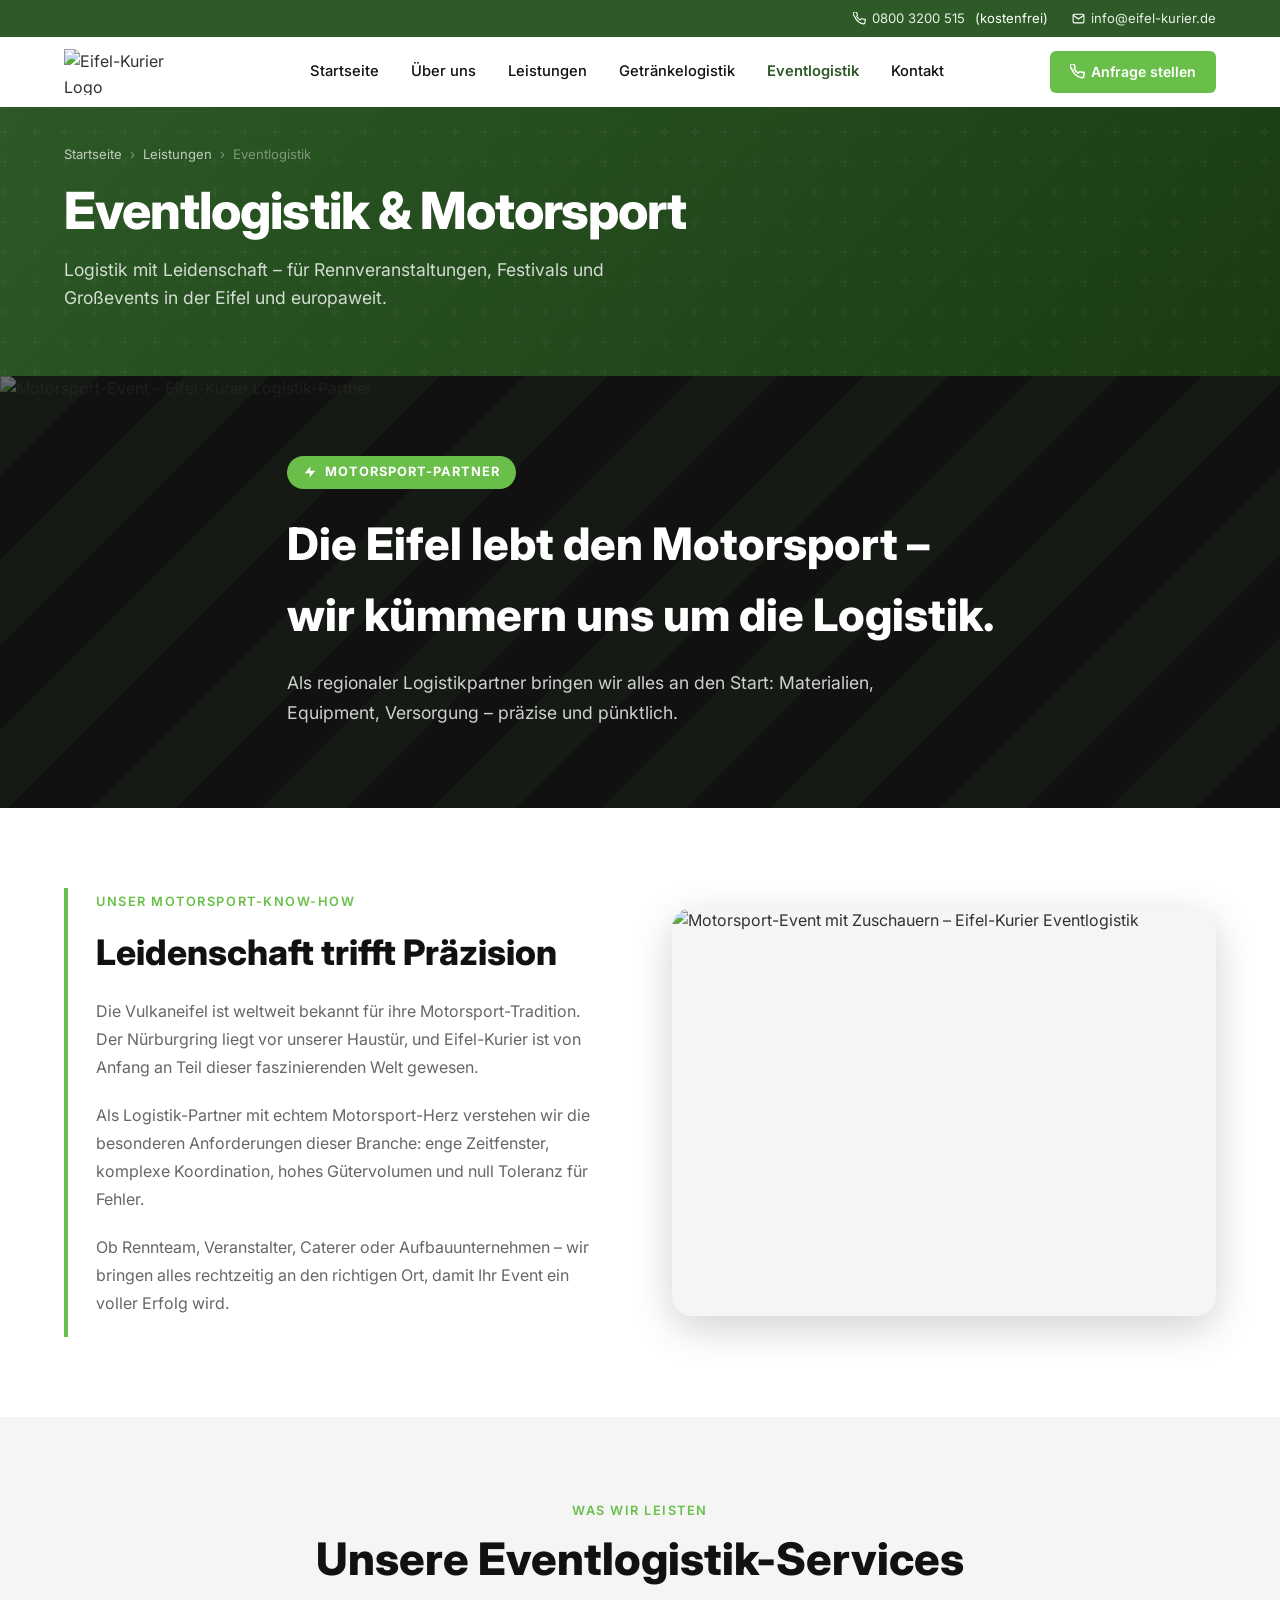
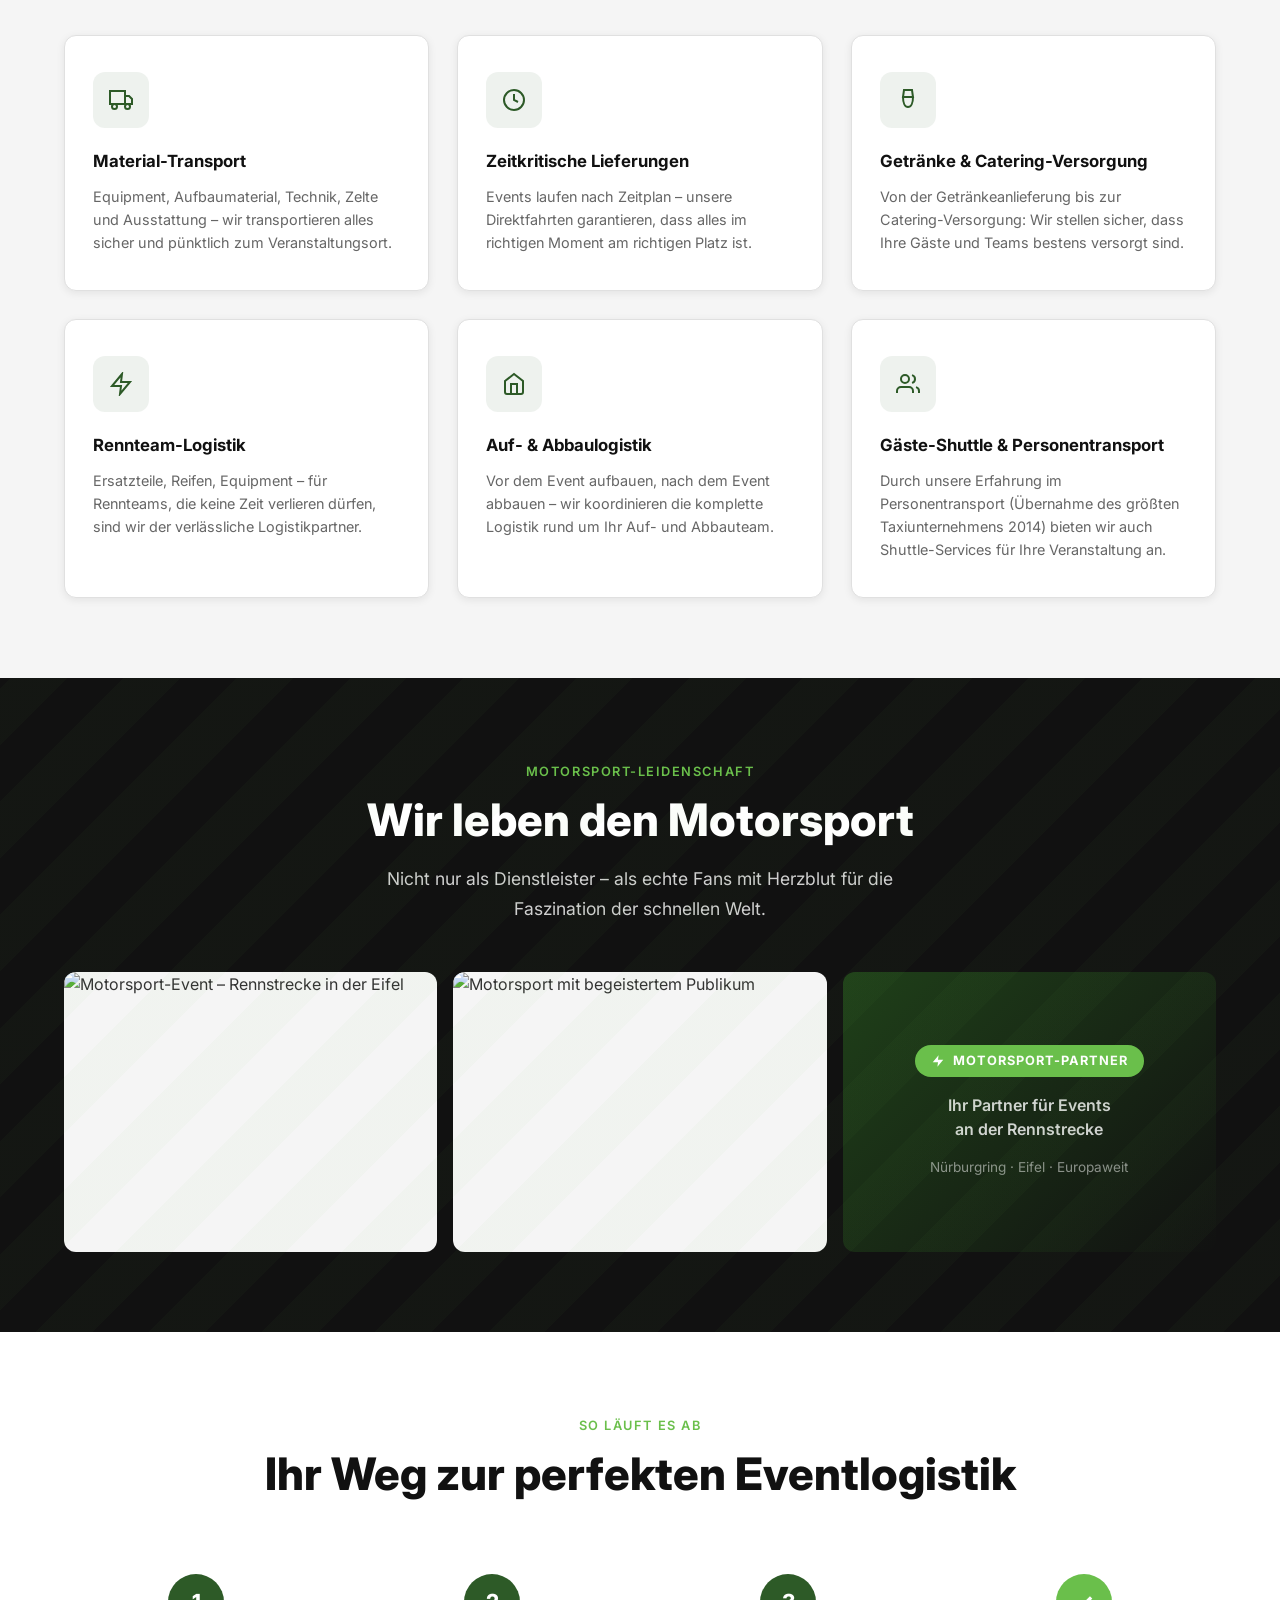
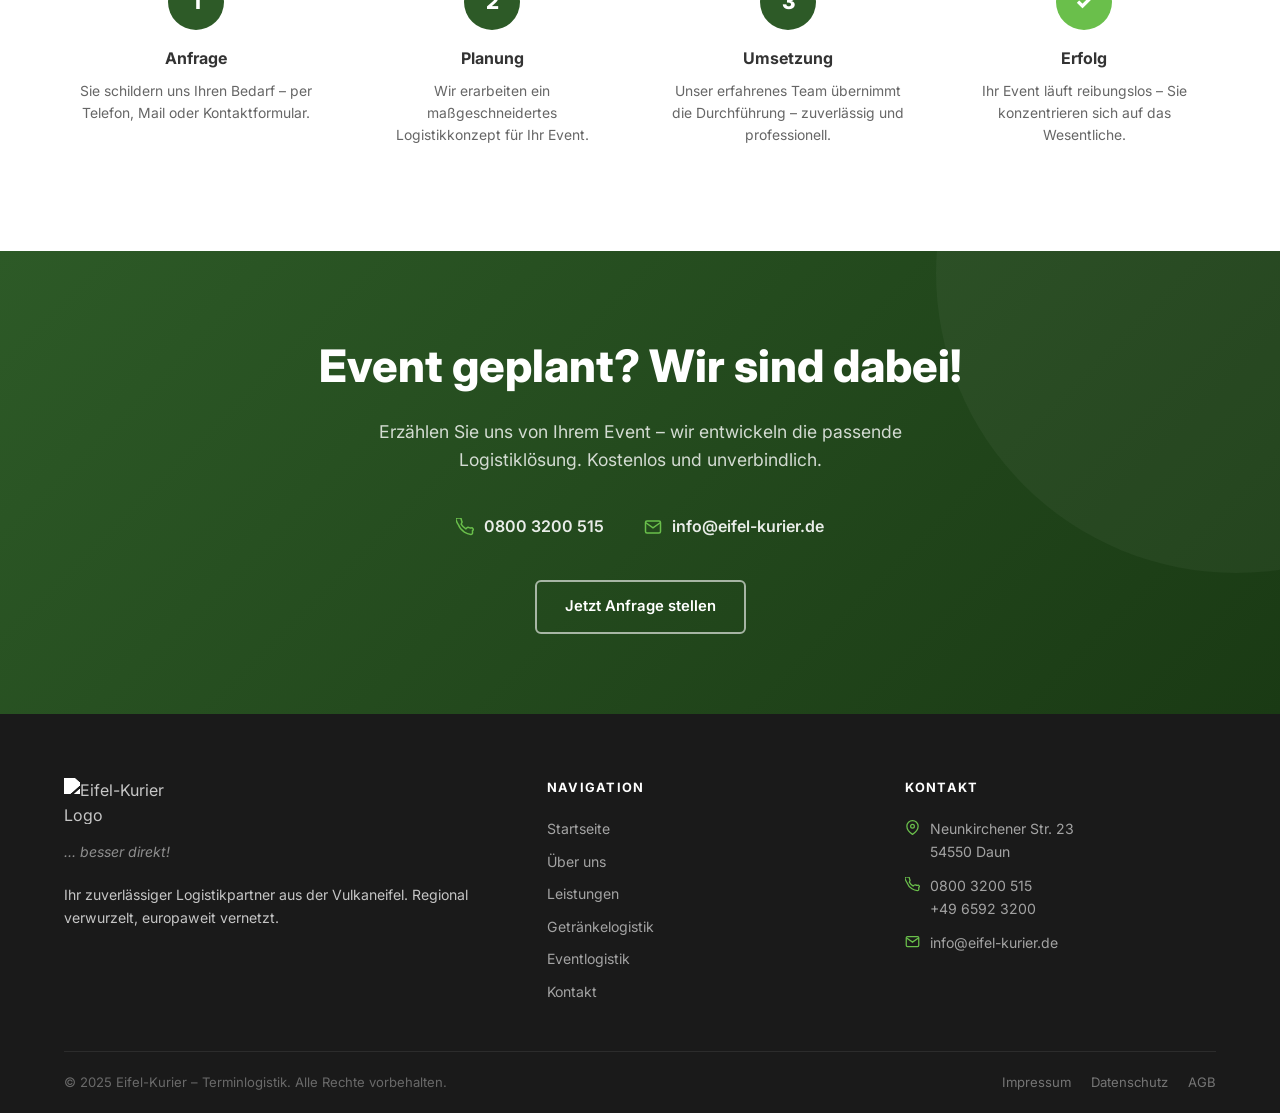
==== Website/pages/eventlogistik.html @ 707933cf "Add files via upload" ====
<!DOCTYPE html>
<html lang="de">
<head>
  <meta charset="UTF-8">
  <meta name="viewport" content="width=device-width, initial-scale=1.0">
  <title>Eventlogistik &amp; Motorsport – Eifel-Kurier</title>
  <meta name="description" content="Eifel-Kurier Eventlogistik: Professionelle Logistik für Motorsport-Events, Großveranstaltungen und Festivals in der Vulkaneifel und europaweit.">
  <link rel="preconnect" href="https://fonts.googleapis.com">
  <link rel="preconnect" href="https://fonts.gstatic.com" crossorigin>
  <link href="https://fonts.googleapis.com/css2?family=Inter:wght@400;500;600;700;800&display=swap" rel="stylesheet">
  <link rel="stylesheet" href="../css/main.css">
  <link rel="stylesheet" href="../css/nav.css">
  <link rel="stylesheet" href="../css/hero.css">
  <link rel="stylesheet" href="../css/components.css">
  <link rel="stylesheet" href="../css/animations.css">
  <link rel="stylesheet" href="../css/pages.css">
</head>
<body>

<!-- Top-Bar -->
<div class="topbar">
  <div class="container">
    <div class="topbar-item">
      <svg width="13" height="13" viewBox="0 0 24 24" fill="none" stroke="currentColor" stroke-width="2"><path d="M22 16.92v3a2 2 0 01-2.18 2 19.79 19.79 0 01-8.63-3.07A19.5 19.5 0 013.07 8.81 19.79 19.79 0 01.06 2.18 2 2 0 012.04 0h3a2 2 0 012 1.72c.12 1.01.42 2 .88 2.92a2 2 0 01-.45 2.11L6.91 8.25a16 16 0 006.29 6.29l1.5-1.5a2 2 0 012.11-.45c.92.46 1.91.76 2.92.88A2 2 0 0122 16.92z"/></svg>
      <a href="tel:08003200515">0800 3200 515</a>&nbsp;(kostenfrei)
    </div>
    <div class="topbar-item">
      <svg width="13" height="13" viewBox="0 0 24 24" fill="none" stroke="currentColor" stroke-width="2"><path d="M4 4h16c1.1 0 2 .9 2 2v12c0 1.1-.9 2-2 2H4c-1.1 0-2-.9-2-2V6c0-1.1.9-2 2-2z"/><polyline points="22,6 12,13 2,6"/></svg>
      <a href="mailto:info@eifel-kurier.de">info@eifel-kurier.de</a>
    </div>
  </div>
</div>

<!-- Header -->
<header class="site-header" style="top:37px">
  <div class="container header-inner">
    <a href="../index.html" class="nav-logo">
      <img src="../../Bilder/Logo.png" alt="Eifel-Kurier Logo" width="140" height="46">
    </a>
    <nav class="nav-menu">
      <a href="../index.html">Startseite</a>
      <a href="ueber-uns.html">Über uns</a>
      <a href="leistungen.html">Leistungen</a>
      <a href="getraenkelogistik.html">Getränkelogistik</a>
      <a href="eventlogistik.html" class="active">Eventlogistik</a>
      <a href="kontakt.html">Kontakt</a>
    </nav>
    <a href="kontakt.html" class="nav-cta">
      <svg width="15" height="15" viewBox="0 0 24 24" fill="none" stroke="currentColor" stroke-width="2.5"><path d="M22 16.92v3a2 2 0 01-2.18 2 19.79 19.79 0 01-8.63-3.07A19.5 19.5 0 013.07 8.81 19.79 19.79 0 01.06 2.18 2 2 0 012.04 0h3a2 2 0 012 1.72c.12 1.01.42 2 .88 2.92a2 2 0 01-.45 2.11L6.91 8.25a16 16 0 006.29 6.29l1.5-1.5a2 2 0 012.11-.45c.92.46 1.91.76 2.92.88A2 2 0 0122 16.92z"/></svg>
      Anfrage stellen
    </a>
    <button class="hamburger" id="hamburger" aria-label="Menü öffnen" aria-expanded="false">
      <span></span><span></span><span></span>
    </button>
  </div>
</header>

<div class="mobile-overlay" id="mobileOverlay"></div>
<nav class="mobile-menu" id="mobileMenu">
  <button class="mobile-menu-close" aria-label="Menü schließen">
    <svg width="20" height="20" viewBox="0 0 24 24" fill="none" stroke="currentColor" stroke-width="2.5"><line x1="18" y1="6" x2="6" y2="18"/><line x1="6" y1="6" x2="18" y2="18"/></svg>
  </button>
  <a href="../index.html">Startseite</a>
  <a href="ueber-uns.html">Über uns</a>
  <a href="leistungen.html">Leistungen</a>
  <a href="getraenkelogistik.html">Getränkelogistik</a>
  <a href="eventlogistik.html" class="active">Eventlogistik</a>
  <a href="kontakt.html">Kontakt</a>
  <a href="kontakt.html" class="nav-cta">Anfrage stellen</a>
</nav>

<!-- Page Header -->
<div class="page-header" style="padding-top:107px">
  <div class="container">
    <div class="page-header-breadcrumb">
      <a href="../index.html">Startseite</a>
      <span>›</span>
      <a href="leistungen.html">Leistungen</a>
      <span>›</span>
      <span>Eventlogistik</span>
    </div>
    <h1>Eventlogistik &amp; Motorsport</h1>
    <p>Logistik mit Leidenschaft – für Rennveranstaltungen, Festivals und Großevents in der Eifel und europaweit.</p>
  </div>
</div>

<!-- ═══════════════════════════════════════════════════════════
     MOTORSPORT-HERO-BANNER
     ═══════════════════════════════════════════════════════════ -->
<div class="event-hero-banner">
  <img src="../../Bilder/Bild%20Motorsport.jpg"
       alt="Motorsport-Event – Eifel-Kurier Logistik-Partner"
       width="1400" height="600"
       loading="eager">
  <div class="container">
    <div class="event-hero-content">
      <div class="motorsport-badge" style="margin-bottom:20px">
        <svg width="14" height="14" viewBox="0 0 24 24" fill="currentColor"><path d="M13 2L3 14h9l-1 8 10-12h-9l1-8z"/></svg>
        Motorsport-Partner
      </div>
      <h2>Die Eifel lebt den Motorsport –<br>wir kümmern uns um die Logistik.</h2>
      <p>Als regionaler Logistikpartner bringen wir alles an den Start: Materialien, Equipment, Versorgung – präzise und pünktlich.</p>
    </div>
  </div>
</div>

<!-- ═══════════════════════════════════════════════════════════
     EINLEITUNG & LEISTUNGEN
     ═══════════════════════════════════════════════════════════ -->
<section class="section">
  <div class="container">
    <div class="about-teaser">
      <div class="about-teaser-text reveal-left">
        <span class="section-label">Unser Motorsport-Know-how</span>
        <h2>Leidenschaft trifft Präzision</h2>
        <p>
          Die Vulkaneifel ist weltweit bekannt für ihre Motorsport-Tradition. Der
          Nürburgring liegt vor unserer Haustür, und Eifel-Kurier ist von Anfang an
          Teil dieser faszinierenden Welt gewesen.
        </p>
        <p>
          Als Logistik-Partner mit echtem Motorsport-Herz verstehen wir die besonderen
          Anforderungen dieser Branche: enge Zeitfenster, komplexe Koordination,
          hohes Gütervolumen und null Toleranz für Fehler.
        </p>
        <p>
          Ob Rennteam, Veranstalter, Caterer oder Aufbauunternehmen – wir bringen
          alles rechtzeitig an den richtigen Ort, damit Ihr Event ein voller Erfolg wird.
        </p>
      </div>
      <div class="about-teaser-image reveal-right">
        <img src="../../Bilder/Bild%202%20Motorsport%20mit%20Publikum.jpg"
             alt="Motorsport-Event mit Zuschauern – Eifel-Kurier Eventlogistik"
             width="600" height="450"
             loading="lazy">
      </div>
    </div>
  </div>
</section>

<!-- ═══════════════════════════════════════════════════════════
     LEISTUNGEN BEI EVENTS
     ═══════════════════════════════════════════════════════════ -->
<section class="section section--gray">
  <div class="container">
    <div class="text-center reveal" style="margin-bottom:48px">
      <span class="section-label">Was wir leisten</span>
      <h2 class="section-title">Unsere Eventlogistik-Services</h2>
    </div>

    <div class="cards-grid">

      <div class="service-card stagger-item">
        <div class="service-card-icon">
          <svg width="24" height="24" viewBox="0 0 24 24" fill="none" stroke="currentColor" stroke-width="2"><rect x="1" y="3" width="15" height="13"/><path d="M16 8h4l3 3v5h-7V8z"/><circle cx="5.5" cy="18.5" r="2.5"/><circle cx="18.5" cy="18.5" r="2.5"/></svg>
        </div>
        <h3>Material-Transport</h3>
        <p>Equipment, Aufbaumaterial, Technik, Zelte und Ausstattung – wir transportieren alles sicher und pünktlich zum Veranstaltungsort.</p>
      </div>

      <div class="service-card stagger-item">
        <div class="service-card-icon">
          <svg width="24" height="24" viewBox="0 0 24 24" fill="none" stroke="currentColor" stroke-width="2"><circle cx="12" cy="12" r="10"/><polyline points="12 6 12 12 16 14"/></svg>
        </div>
        <h3>Zeitkritische Lieferungen</h3>
        <p>Events laufen nach Zeitplan – unsere Direktfahrten garantieren, dass alles im richtigen Moment am richtigen Platz ist.</p>
      </div>

      <div class="service-card stagger-item">
        <div class="service-card-icon">
          <svg width="24" height="24" viewBox="0 0 24 24" fill="none" stroke="currentColor" stroke-width="2"><path d="M8 2h8l1 7H7L8 2z"/><path d="M7 9c0 6 2 10 5 10s5-4 5-10"/></svg>
        </div>
        <h3>Getränke &amp; Catering-Versorgung</h3>
        <p>Von der Getränkeanlieferung bis zur Catering-Versorgung: Wir stellen sicher, dass Ihre Gäste und Teams bestens versorgt sind.</p>
      </div>

      <div class="service-card stagger-item">
        <div class="service-card-icon">
          <svg width="24" height="24" viewBox="0 0 24 24" fill="none" stroke="currentColor" stroke-width="2"><path d="M13 2L3 14h9l-1 8 10-12h-9l1-8z"/></svg>
        </div>
        <h3>Rennteam-Logistik</h3>
        <p>Ersatzteile, Reifen, Equipment – für Rennteams, die keine Zeit verlieren dürfen, sind wir der verlässliche Logistikpartner.</p>
      </div>

      <div class="service-card stagger-item">
        <div class="service-card-icon">
          <svg width="24" height="24" viewBox="0 0 24 24" fill="none" stroke="currentColor" stroke-width="2"><path d="M3 9l9-7 9 7v11a2 2 0 01-2 2H5a2 2 0 01-2-2z"/><polyline points="9 22 9 12 15 12 15 22"/></svg>
        </div>
        <h3>Auf- &amp; Abbaulogistik</h3>
        <p>Vor dem Event aufbauen, nach dem Event abbauen – wir koordinieren die komplette Logistik rund um Ihr Auf- und Abbauteam.</p>
      </div>

      <div class="service-card stagger-item">
        <div class="service-card-icon">
          <svg width="24" height="24" viewBox="0 0 24 24" fill="none" stroke="currentColor" stroke-width="2"><path d="M17 21v-2a4 4 0 00-4-4H5a4 4 0 00-4 4v2"/><circle cx="9" cy="7" r="4"/><path d="M23 21v-2a4 4 0 00-3-3.87"/><path d="M16 3.13a4 4 0 010 7.75"/></svg>
        </div>
        <h3>Gäste-Shuttle &amp; Personentransport</h3>
        <p>Durch unsere Erfahrung im Personentransport (Übernahme des größten Taxiunternehmens 2014) bieten wir auch Shuttle-Services für Ihre Veranstaltung an.</p>
      </div>

    </div>
  </div>
</section>

<!-- ═══════════════════════════════════════════════════════════
     MOTORSPORT-GALERIE
     ═══════════════════════════════════════════════════════════ -->
<section class="motorsport-section" style="padding: 80px 0">
  <div class="container">
    <div class="text-center reveal" style="margin-bottom:48px">
      <span class="section-label" style="color:var(--color-light-green)">Motorsport-Leidenschaft</span>
      <h2 class="section-title section-title--white">Wir leben den Motorsport</h2>
      <p class="section-subtitle section-subtitle--white">Nicht nur als Dienstleister – als echte Fans mit Herzblut für die Faszination der schnellen Welt.</p>
    </div>

    <div class="gallery-grid">
      <div class="gallery-item reveal">
        <img src="../../Bilder/Bild%20Motorsport.jpg"
             alt="Motorsport-Event – Rennstrecke in der Eifel"
             width="500" height="375"
             loading="lazy">
      </div>
      <div class="gallery-item reveal">
        <img src="../../Bilder/Bild%202%20Motorsport%20mit%20Publikum.jpg"
             alt="Motorsport mit begeistertem Publikum"
             width="500" height="375"
             loading="lazy">
      </div>
      <div class="gallery-item reveal" style="background:linear-gradient(135deg, #1f4019, #111); display:flex; align-items:center; justify-content:center; flex-direction:column; gap:16px; padding:32px; text-align:center;">
        <div class="motorsport-badge" style="margin:0 auto">
          <svg width="14" height="14" viewBox="0 0 24 24" fill="currentColor"><path d="M13 2L3 14h9l-1 8 10-12h-9l1-8z"/></svg>
          Motorsport-Partner
        </div>
        <p style="color:rgba(255,255,255,0.8); font-size:1rem; font-weight:600; line-height:1.5">Ihr Partner für Events<br>an der Rennstrecke</p>
        <p style="color:rgba(255,255,255,0.5); font-size:0.85rem">Nürburgring · Eifel · Europaweit</p>
      </div>
    </div>
  </div>
</section>

<!-- ═══════════════════════════════════════════════════════════
     PROZESS
     ═══════════════════════════════════════════════════════════ -->
<section class="section">
  <div class="container">
    <div class="text-center reveal" style="margin-bottom:48px">
      <span class="section-label">So läuft es ab</span>
      <h2 class="section-title">Ihr Weg zur perfekten Eventlogistik</h2>
    </div>

    <div style="display:grid; grid-template-columns: repeat(4, 1fr); gap:32px; text-align:center">
      <div class="reveal" style="padding:24px 16px">
        <div style="width:56px; height:56px; border-radius:50%; background:var(--color-dark-green); color:#fff; display:flex; align-items:center; justify-content:center; margin:0 auto 16px; font-size:1.3rem; font-weight:800">1</div>
        <h3 style="font-size:1rem; font-weight:700; margin-bottom:8px">Anfrage</h3>
        <p style="font-size:0.87rem; color:var(--color-gray-mid)">Sie schildern uns Ihren Bedarf – per Telefon, Mail oder Kontaktformular.</p>
      </div>
      <div class="reveal" style="padding:24px 16px">
        <div style="width:56px; height:56px; border-radius:50%; background:var(--color-dark-green); color:#fff; display:flex; align-items:center; justify-content:center; margin:0 auto 16px; font-size:1.3rem; font-weight:800">2</div>
        <h3 style="font-size:1rem; font-weight:700; margin-bottom:8px">Planung</h3>
        <p style="font-size:0.87rem; color:var(--color-gray-mid)">Wir erarbeiten ein maßgeschneidertes Logistikkonzept für Ihr Event.</p>
      </div>
      <div class="reveal" style="padding:24px 16px">
        <div style="width:56px; height:56px; border-radius:50%; background:var(--color-dark-green); color:#fff; display:flex; align-items:center; justify-content:center; margin:0 auto 16px; font-size:1.3rem; font-weight:800">3</div>
        <h3 style="font-size:1rem; font-weight:700; margin-bottom:8px">Umsetzung</h3>
        <p style="font-size:0.87rem; color:var(--color-gray-mid)">Unser erfahrenes Team übernimmt die Durchführung – zuverlässig und professionell.</p>
      </div>
      <div class="reveal" style="padding:24px 16px">
        <div style="width:56px; height:56px; border-radius:50%; background:var(--color-light-green); color:#fff; display:flex; align-items:center; justify-content:center; margin:0 auto 16px; font-size:1.3rem; font-weight:800">✓</div>
        <h3 style="font-size:1rem; font-weight:700; margin-bottom:8px">Erfolg</h3>
        <p style="font-size:0.87rem; color:var(--color-gray-mid)">Ihr Event läuft reibungslos – Sie konzentrieren sich auf das Wesentliche.</p>
      </div>
    </div>

    <style>
      @media (max-width: 700px) {
        .prozess-grid { grid-template-columns: 1fr 1fr !important; }
      }
      @media (max-width: 400px) {
        .prozess-grid { grid-template-columns: 1fr !important; }
      }
    </style>
  </div>
</section>

<!-- CTA -->
<section class="cta-section">
  <div class="container">
    <div class="reveal">
      <h2>Event geplant? Wir sind dabei!</h2>
      <p>Erzählen Sie uns von Ihrem Event – wir entwickeln die passende Logistiklösung. Kostenlos und unverbindlich.</p>
    </div>
    <div class="cta-contacts reveal">
      <div class="cta-contact-item">
        <svg width="18" height="18" viewBox="0 0 24 24" fill="none" stroke="currentColor" stroke-width="2"><path d="M22 16.92v3a2 2 0 01-2.18 2 19.79 19.79 0 01-8.63-3.07A19.5 19.5 0 013.07 8.81 19.79 19.79 0 01.06 2.18 2 2 0 012.04 0h3a2 2 0 012 1.72c.12 1.01.42 2 .88 2.92a2 2 0 01-.45 2.11L6.91 8.25a16 16 0 006.29 6.29l1.5-1.5a2 2 0 012.11-.45c.92.46 1.91.76 2.92.88A2 2 0 0122 16.92z"/></svg>
        <a href="tel:08003200515">0800 3200 515</a>
      </div>
      <div class="cta-contact-item">
        <svg width="18" height="18" viewBox="0 0 24 24" fill="none" stroke="currentColor" stroke-width="2"><path d="M4 4h16c1.1 0 2 .9 2 2v12c0 1.1-.9 2-2 2H4c-1.1 0-2-.9-2-2V6c0-1.1.9-2 2-2z"/><polyline points="22,6 12,13 2,6"/></svg>
        <a href="mailto:info@eifel-kurier.de">info@eifel-kurier.de</a>
      </div>
    </div>
    <div class="reveal">
      <a href="kontakt.html" class="btn btn-outline">Jetzt Anfrage stellen</a>
    </div>
  </div>
</section>

<!-- Footer -->
<footer class="site-footer">
  <div class="container">
    <div class="footer-grid">
      <div class="footer-brand">
        <img src="../../Bilder/Logo.png" alt="Eifel-Kurier Logo" width="140" height="46" loading="lazy">
        <p class="footer-slogan">... besser direkt!</p>
        <p>Ihr zuverlässiger Logistikpartner aus der Vulkaneifel. Regional verwurzelt, europaweit vernetzt.</p>
      </div>
      <div class="footer-col">
        <h4>Navigation</h4>
        <nav class="footer-links">
          <a href="../index.html">Startseite</a>
          <a href="ueber-uns.html">Über uns</a>
          <a href="leistungen.html">Leistungen</a>
          <a href="getraenkelogistik.html">Getränkelogistik</a>
          <a href="eventlogistik.html">Eventlogistik</a>
          <a href="kontakt.html">Kontakt</a>
        </nav>
      </div>
      <div class="footer-col">
        <h4>Kontakt</h4>
        <div class="footer-contact-item">
          <svg width="15" height="15" viewBox="0 0 24 24" fill="none" stroke="currentColor" stroke-width="2"><path d="M21 10c0 7-9 13-9 13s-9-6-9-13a9 9 0 0118 0z"/><circle cx="12" cy="10" r="3"/></svg>
          <span>Neunkirchener Str. 23<br>54550 Daun</span>
        </div>
        <div class="footer-contact-item">
          <svg width="15" height="15" viewBox="0 0 24 24" fill="none" stroke="currentColor" stroke-width="2"><path d="M22 16.92v3a2 2 0 01-2.18 2 19.79 19.79 0 01-8.63-3.07A19.5 19.5 0 013.07 8.81 19.79 19.79 0 01.06 2.18 2 2 0 012.04 0h3a2 2 0 012 1.72c.12 1.01.42 2 .88 2.92a2 2 0 01-.45 2.11L6.91 8.25a16 16 0 006.29 6.29l1.5-1.5a2 2 0 012.11-.45c.92.46 1.91.76 2.92.88A2 2 0 0122 16.92z"/></svg>
          <div><a href="tel:08003200515">0800 3200 515</a><br><a href="tel:+4965923200">+49 6592 3200</a></div>
        </div>
        <div class="footer-contact-item">
          <svg width="15" height="15" viewBox="0 0 24 24" fill="none" stroke="currentColor" stroke-width="2"><path d="M4 4h16c1.1 0 2 .9 2 2v12c0 1.1-.9 2-2 2H4c-1.1 0-2-.9-2-2V6c0-1.1.9-2 2-2z"/><polyline points="22,6 12,13 2,6"/></svg>
          <a href="mailto:info@eifel-kurier.de">info@eifel-kurier.de</a>
        </div>
      </div>
    </div>
    <div class="footer-bottom">
      <span>&copy; 2025 Eifel-Kurier – Terminlogistik. Alle Rechte vorbehalten.</span>
      <div class="footer-bottom-links">
        <a href="#">Impressum</a>
        <a href="#">Datenschutz</a>
        <a href="#">AGB</a>
      </div>
    </div>
  </div>
</footer>

<script src="../js/nav.js"></script>
<script src="../js/animations.js"></script>
</body>
</html>
---- Website/css/main.css ----
/* ============================================================
   EIFEL-KURIER – main.css
   Reset, Custom Properties, Basis-Styles
   ============================================================ */

/* --- Custom Properties ------------------------------------ */
:root {
  --color-white:       #ffffff;
  --color-black:       #111111;
  --color-dark-green:  #2d5a27;
  --color-light-green: #6abf4b;
  --color-gray-dark:   #333333;
  --color-gray-mid:    #666666;
  --color-gray-light:  #f5f5f5;
  --color-border:      #e0e0e0;

  --gradient-hero: linear-gradient(135deg, #1a3a14 0%, #111111 100%);
  --gradient-section: linear-gradient(135deg, #2d5a27 0%, #1a3a14 100%);

  --font-main: 'Inter', system-ui, -apple-system, sans-serif;

  --radius-sm:  6px;
  --radius-md:  12px;
  --radius-lg:  20px;

  --shadow-sm:  0 2px 8px rgba(0,0,0,.08);
  --shadow-md:  0 6px 24px rgba(0,0,0,.12);
  --shadow-lg:  0 12px 40px rgba(0,0,0,.18);

  --transition: 0.28s ease;

  --max-width: 1200px;
  --section-pad: 80px 0;
}

/* --- Reset ------------------------------------------------ */
*, *::before, *::after {
  box-sizing: border-box;
  margin: 0;
  padding: 0;
}

html {
  scroll-behavior: smooth;
  font-size: 16px;
}

body {
  font-family: var(--font-main);
  color: var(--color-gray-dark);
  background: var(--color-white);
  line-height: 1.6;
  -webkit-font-smoothing: antialiased;
}

img {
  display: block;
  max-width: 100%;
  height: auto;
}

a {
  color: inherit;
  text-decoration: none;
}

ul, ol {
  list-style: none;
}

button {
  font-family: inherit;
  cursor: pointer;
  border: none;
  background: none;
}

input, textarea, select {
  font-family: inherit;
}

/* --- Utility --------------------------------------------- */
.container {
  max-width: var(--max-width);
  margin: 0 auto;
  padding: 0 24px;
}

.section {
  padding: var(--section-pad);
}

.section--gray {
  background: var(--color-gray-light);
}

.section--dark {
  background: var(--color-dark-green);
  color: var(--color-white);
}

.section--black {
  background: #1a1a1a;
  color: var(--color-white);
}

.section-label {
  display: inline-block;
  font-size: 0.8rem;
  font-weight: 600;
  letter-spacing: 0.12em;
  text-transform: uppercase;
  color: var(--color-light-green);
  margin-bottom: 12px;
}

.section-title {
  font-size: clamp(1.8rem, 4vw, 2.8rem);
  font-weight: 800;
  color: var(--color-black);
  line-height: 1.2;
  margin-bottom: 16px;
}

.section-title--white {
  color: var(--color-white);
}

.section-subtitle {
  font-size: 1.1rem;
  color: var(--color-gray-mid);
  max-width: 600px;
  line-height: 1.7;
}

.section-subtitle--white {
  color: rgba(255,255,255,0.8);
}

.text-center { text-align: center; }
.text-center .section-subtitle { margin-left: auto; margin-right: auto; }

/* --- Responsive prefers-reduced-motion ------------------- */
@media (prefers-reduced-motion: reduce) {
  *, *::before, *::after {
    animation-duration: 0.01ms !important;
    animation-iteration-count: 1 !important;
    transition-duration: 0.01ms !important;
  }
  html { scroll-behavior: auto; }
}

/* --- Responsive base ------------------------------------- */
@media (max-width: 768px) {
  :root { --section-pad: 56px 0; }
  .container { padding: 0 16px; }
}
---- Website/css/nav.css ----
/* ============================================================
   EIFEL-KURIER – nav.css
   Navigation, Header, Hamburger-Menü
   ============================================================ */

/* --- Top-Bar (optional) ----------------------------------- */
.topbar {
  background: var(--color-dark-green);
  color: var(--color-white);
  font-size: 0.82rem;
  padding: 8px 0;
}

.topbar .container {
  display: flex;
  gap: 24px;
  align-items: center;
  justify-content: flex-end;
}

.topbar-item {
  display: flex;
  align-items: center;
  gap: 6px;
}

.topbar-item a {
  color: rgba(255,255,255,0.9);
  transition: color var(--transition);
}

.topbar-item a:hover {
  color: var(--color-light-green);
}

/* --- Header ----------------------------------------------- */
.site-header {
  position: fixed;
  top: 0;
  left: 0;
  right: 0;
  z-index: 1000;
  background: var(--color-white);
  transition: box-shadow var(--transition), padding var(--transition);
}

.site-header.scrolled {
  box-shadow: 0 2px 20px rgba(0,0,0,0.12);
}

.has-topbar .site-header {
  top: 37px;
}

.header-inner {
  display: flex;
  align-items: center;
  justify-content: space-between;
  height: 70px;
  gap: 16px;
}

/* --- Logo ------------------------------------------------- */
.nav-logo {
  flex-shrink: 0;
  display: flex;
  align-items: center;
  text-decoration: none;
}

.nav-logo img {
  height: 46px;
  width: auto;
}

.nav-logo-text {
  font-size: 1.4rem;
  font-weight: 800;
  color: var(--color-dark-green);
  letter-spacing: -0.02em;
}

/* --- Desktop Navigation ----------------------------------- */
.nav-menu {
  display: flex;
  align-items: center;
  gap: 4px;
}

.nav-menu a {
  display: block;
  padding: 8px 14px;
  font-size: 0.92rem;
  font-weight: 500;
  color: var(--color-black);
  border-radius: var(--radius-sm);
  transition: color var(--transition), background var(--transition);
  white-space: nowrap;
}

.nav-menu a:hover {
  color: var(--color-light-green);
  background: rgba(106,191,75,0.08);
}

.nav-menu a.active {
  color: var(--color-dark-green);
  font-weight: 600;
}

/* --- CTA Button in Nav ------------------------------------ */
.nav-cta {
  flex-shrink: 0;
  display: inline-flex;
  align-items: center;
  gap: 6px;
  padding: 10px 20px;
  background: var(--color-light-green);
  color: var(--color-white) !important;
  font-size: 0.88rem;
  font-weight: 600;
  border-radius: var(--radius-sm);
  transition: background var(--transition), transform var(--transition);
  white-space: nowrap;
}

.nav-cta:hover {
  background: var(--color-dark-green) !important;
  transform: translateY(-1px);
}

/* --- Hamburger -------------------------------------------- */
.hamburger {
  display: none;
  flex-direction: column;
  justify-content: space-between;
  width: 28px;
  height: 20px;
  padding: 0;
  cursor: pointer;
  background: none;
  border: none;
  z-index: 1100;
}

.hamburger span {
  display: block;
  height: 2px;
  background: var(--color-black);
  border-radius: 2px;
  transition: transform 0.3s ease, opacity 0.3s ease;
}

.hamburger.open span:nth-child(1) {
  transform: translateY(9px) rotate(45deg);
}
.hamburger.open span:nth-child(2) {
  opacity: 0;
}
.hamburger.open span:nth-child(3) {
  transform: translateY(-9px) rotate(-45deg);
}

/* --- Mobile Menu ------------------------------------------ */
.mobile-menu {
  display: none;
  position: fixed;
  top: 0;
  right: 0;
  bottom: 0;
  width: min(340px, 100vw);
  background: var(--color-white);
  box-shadow: -4px 0 40px rgba(0,0,0,0.15);
  z-index: 1050;
  flex-direction: column;
  padding: 80px 32px 40px;
  gap: 4px;
  transform: translateX(100%);
  transition: transform 0.35s cubic-bezier(0.4,0,0.2,1);
  overflow-y: auto;
}

.mobile-menu.open {
  transform: translateX(0);
}

.mobile-menu a {
  display: block;
  padding: 14px 0;
  font-size: 1.05rem;
  font-weight: 500;
  color: var(--color-black);
  border-bottom: 1px solid var(--color-border);
  transition: color var(--transition), padding-left var(--transition);
}

.mobile-menu a:hover {
  color: var(--color-dark-green);
  padding-left: 8px;
}

.mobile-menu a.active {
  color: var(--color-dark-green);
  font-weight: 600;
}

.mobile-menu .nav-cta {
  display: inline-flex;
  margin-top: 24px;
  border-bottom: none;
  padding: 12px 24px;
}

.mobile-overlay {
  display: none;
  position: fixed;
  inset: 0;
  background: rgba(0,0,0,0.5);
  z-index: 1040;
  opacity: 0;
  transition: opacity 0.35s ease;
}

.mobile-overlay.open {
  opacity: 1;
}

.mobile-menu-close {
  position: absolute;
  top: 24px;
  right: 24px;
  font-size: 1.2rem;
  color: var(--color-gray-mid);
  cursor: pointer;
  padding: 8px;
  border-radius: 50%;
  transition: background var(--transition);
}

.mobile-menu-close:hover {
  background: var(--color-gray-light);
}

/* --- Responsive ------------------------------------------- */
@media (max-width: 900px) {
  .nav-menu { display: none; }
  .nav-cta { display: none; }
  .hamburger { display: flex; }
  .mobile-menu { display: flex; }
  .mobile-overlay { display: block; }
}

@media (max-width: 480px) {
  .header-inner { height: 60px; }
  .nav-logo img { height: 38px; }
}
---- Website/css/hero.css ----
/* ============================================================
   EIFEL-KURIER – hero.css
   Hero-Sektionen, Page-Header
   ============================================================ */

/* --- Startseite Hero -------------------------------------- */
.hero {
  position: relative;
  min-height: 100vh;
  display: flex;
  align-items: center;
  overflow: hidden;
  background: var(--gradient-hero);
}

.hero-canvas {
  position: absolute;
  inset: 0;
  z-index: 0;
}

.hero-content {
  position: relative;
  z-index: 2;
  max-width: 800px;
  padding: 120px 0 80px;
}

.hero-logo-wrap {
  margin-bottom: 40px;
}

.hero-logo {
  max-height: 120px;
  max-width: 360px;
  width: auto;
  filter: drop-shadow(0 4px 24px rgba(0,0,0,0.4));
}

.hero-badge {
  display: inline-flex;
  align-items: center;
  gap: 8px;
  background: rgba(106,191,75,0.2);
  border: 1px solid rgba(106,191,75,0.4);
  color: var(--color-light-green);
  font-size: 0.82rem;
  font-weight: 600;
  letter-spacing: 0.1em;
  text-transform: uppercase;
  padding: 6px 16px;
  border-radius: 100px;
  margin-bottom: 24px;
}

.hero-badge::before {
  content: '';
  width: 6px;
  height: 6px;
  border-radius: 50%;
  background: var(--color-light-green);
  animation: pulse-dot 2s infinite;
}

.hero h1 {
  font-size: clamp(2.2rem, 6vw, 4rem);
  font-weight: 800;
  color: var(--color-white);
  line-height: 1.1;
  margin-bottom: 20px;
  letter-spacing: -0.02em;
}

.hero h1 .accent {
  color: var(--color-light-green);
}

.hero-sub {
  font-size: clamp(1rem, 2vw, 1.2rem);
  color: rgba(255,255,255,0.8);
  margin-bottom: 16px;
  max-width: 580px;
  line-height: 1.7;
}

.hero-slogan {
  font-size: 1.1rem;
  font-style: italic;
  color: var(--color-light-green);
  margin-bottom: 40px;
  font-weight: 500;
}

.hero-btns {
  display: flex;
  gap: 16px;
  flex-wrap: wrap;
  margin-bottom: 48px;
}

.hero-phone {
  display: inline-flex;
  align-items: center;
  gap: 10px;
  color: rgba(255,255,255,0.9);
  font-size: 1.05rem;
  font-weight: 600;
  background: rgba(255,255,255,0.1);
  border: 1px solid rgba(255,255,255,0.2);
  padding: 12px 24px;
  border-radius: 100px;
  backdrop-filter: blur(8px);
  transition: background var(--transition), border-color var(--transition);
}

.hero-phone:hover {
  background: rgba(255,255,255,0.18);
  border-color: rgba(255,255,255,0.4);
}

.hero-phone svg {
  color: var(--color-light-green);
  flex-shrink: 0;
}

.hero-phone a {
  color: inherit;
  font-size: 1.1rem;
  font-weight: 700;
  letter-spacing: 0.02em;
}

.hero-scroll-hint {
  position: absolute;
  bottom: 32px;
  left: 50%;
  transform: translateX(-50%);
  display: flex;
  flex-direction: column;
  align-items: center;
  gap: 8px;
  color: rgba(255,255,255,0.4);
  font-size: 0.75rem;
  letter-spacing: 0.1em;
  text-transform: uppercase;
  animation: bounce-down 2s infinite;
  z-index: 2;
}

.hero-scroll-hint svg {
  opacity: 0.6;
}

/* --- Page Header (Unterseiten) ---------------------------- */
.page-header {
  background: var(--gradient-section);
  padding: 120px 0 64px;
  position: relative;
  overflow: hidden;
}

.page-header::before {
  content: '';
  position: absolute;
  inset: 0;
  background: url("data:image/svg+xml,%3Csvg width='60' height='60' viewBox='0 0 60 60' xmlns='http://www.w3.org/2000/svg'%3E%3Cg fill='none' fill-rule='evenodd'%3E%3Cg fill='%23ffffff' fill-opacity='0.03'%3E%3Cpath d='M36 34v-4h-2v4h-4v2h4v4h2v-4h4v-2h-4zm0-30V0h-2v4h-4v2h4v4h2V6h4V4h-4zM6 34v-4H4v4H0v2h4v4h2v-4h4v-2H6zM6 4V0H4v4H0v2h4v4h2V6h4V4H6z'/%3E%3C/g%3E%3C/g%3E%3C/svg%3E");
}

.page-header .container {
  position: relative;
  z-index: 1;
}

.page-header-breadcrumb {
  display: flex;
  align-items: center;
  gap: 8px;
  font-size: 0.82rem;
  color: rgba(255,255,255,0.6);
  margin-bottom: 16px;
}

.page-header-breadcrumb a {
  color: rgba(255,255,255,0.7);
  transition: color var(--transition);
}

.page-header-breadcrumb a:hover {
  color: var(--color-light-green);
}

.page-header-breadcrumb span {
  color: rgba(255,255,255,0.4);
}

.page-header h1 {
  font-size: clamp(2rem, 5vw, 3.2rem);
  font-weight: 800;
  color: var(--color-white);
  line-height: 1.15;
  letter-spacing: -0.02em;
  margin-bottom: 16px;
}

.page-header p {
  font-size: 1.1rem;
  color: rgba(255,255,255,0.8);
  max-width: 560px;
}

/* --- Animationen ------------------------------------------ */
@keyframes pulse-dot {
  0%, 100% { transform: scale(1); opacity: 1; }
  50%       { transform: scale(1.5); opacity: 0.5; }
}

@keyframes bounce-down {
  0%, 100% { transform: translateX(-50%) translateY(0); }
  50%       { transform: translateX(-50%) translateY(8px); }
}

@keyframes hero-gradient-shift {
  0%   { background-position: 0% 50%; }
  50%  { background-position: 100% 50%; }
  100% { background-position: 0% 50%; }
}

/* --- Responsive ------------------------------------------- */
@media (max-width: 768px) {
  .hero { min-height: 100svh; }
  .hero-content { padding: 100px 0 64px; }
  .hero-logo { max-height: 80px; max-width: 240px; }
  .hero-btns { flex-direction: column; }
  .hero-btns .btn { width: 100%; justify-content: center; }
  .page-header { padding: 100px 0 48px; }
}

@media (max-width: 480px) {
  .hero h1 { font-size: 1.9rem; }
  .hero-phone { font-size: 0.95rem; }
}
---- Website/css/components.css ----
/* ============================================================
   EIFEL-KURIER – components.css
   Buttons, Cards, Badges, Forms, Kennzahlen, Footer
   ============================================================ */

/* ─── Buttons ─────────────────────────────────────────────── */
.btn {
  display: inline-flex;
  align-items: center;
  gap: 8px;
  padding: 13px 28px;
  font-size: 0.93rem;
  font-weight: 600;
  border-radius: var(--radius-sm);
  transition: background var(--transition), transform var(--transition),
              box-shadow var(--transition), color var(--transition);
  cursor: pointer;
  text-decoration: none;
  white-space: nowrap;
  border: 2px solid transparent;
}

.btn:hover {
  transform: translateY(-2px);
}

.btn-primary {
  background: var(--color-dark-green);
  color: var(--color-white);
  border-color: var(--color-dark-green);
}
.btn-primary:hover {
  background: #1f4019;
  border-color: #1f4019;
  box-shadow: 0 6px 20px rgba(45,90,39,0.4);
}

.btn-light {
  background: var(--color-light-green);
  color: var(--color-white);
  border-color: var(--color-light-green);
}
.btn-light:hover {
  background: #58ab3a;
  border-color: #58ab3a;
  box-shadow: 0 6px 20px rgba(106,191,75,0.4);
}

.btn-outline {
  background: transparent;
  color: var(--color-white);
  border-color: rgba(255,255,255,0.6);
}
.btn-outline:hover {
  background: rgba(255,255,255,0.1);
  border-color: var(--color-white);
}

.btn-outline-dark {
  background: transparent;
  color: var(--color-dark-green);
  border-color: var(--color-dark-green);
}
.btn-outline-dark:hover {
  background: var(--color-dark-green);
  color: var(--color-white);
}

/* ─── Kennzahlen-Leiste ────────────────────────────────────── */
.stats-bar {
  background: var(--color-dark-green);
  padding: 48px 0;
}

.stats-grid {
  display: grid;
  grid-template-columns: repeat(4, 1fr);
  gap: 32px;
  text-align: center;
}

.stat-item {
  display: flex;
  flex-direction: column;
  align-items: center;
  gap: 6px;
}

.stat-number {
  font-size: clamp(2.2rem, 4vw, 3rem);
  font-weight: 800;
  color: var(--color-white);
  line-height: 1;
  letter-spacing: -0.02em;
}

.stat-label {
  font-size: 0.85rem;
  font-weight: 500;
  color: var(--color-light-green);
  text-transform: uppercase;
  letter-spacing: 0.1em;
}

/* ─── Leistungs-Karten ─────────────────────────────────────── */
.cards-grid {
  display: grid;
  grid-template-columns: repeat(3, 1fr);
  gap: 28px;
}

.service-card {
  background: var(--color-white);
  border: 1px solid var(--color-border);
  border-radius: var(--radius-md);
  padding: 36px 28px;
  box-shadow: var(--shadow-sm);
  transition: transform var(--transition), box-shadow var(--transition),
              border-color var(--transition);
  position: relative;
  overflow: hidden;
}

.service-card::before {
  content: '';
  position: absolute;
  top: 0;
  left: 0;
  right: 0;
  height: 3px;
  background: transparent;
  transition: background var(--transition);
}

.service-card:hover {
  transform: translateY(-6px);
  box-shadow: var(--shadow-lg);
  border-color: transparent;
}

.service-card:hover::before {
  background: var(--color-light-green);
}

.service-card-icon {
  width: 56px;
  height: 56px;
  background: rgba(45,90,39,0.08);
  border-radius: var(--radius-md);
  display: flex;
  align-items: center;
  justify-content: center;
  margin-bottom: 20px;
  color: var(--color-dark-green);
  transition: background var(--transition), color var(--transition);
}

.service-card:hover .service-card-icon {
  background: var(--color-light-green);
  color: var(--color-white);
}

.service-card h3 {
  font-size: 1.05rem;
  font-weight: 700;
  color: var(--color-black);
  margin-bottom: 10px;
}

.service-card p {
  font-size: 0.9rem;
  color: var(--color-gray-mid);
  line-height: 1.6;
}

.service-card-link {
  display: inline-flex;
  align-items: center;
  gap: 4px;
  margin-top: 16px;
  font-size: 0.85rem;
  font-weight: 600;
  color: var(--color-dark-green);
  transition: gap var(--transition), color var(--transition);
}

.service-card-link:hover {
  color: var(--color-light-green);
  gap: 8px;
}

/* ─── Werte-Säulen ─────────────────────────────────────────── */
.values-grid {
  display: grid;
  grid-template-columns: repeat(3, 1fr);
  gap: 40px;
}

.value-item {
  text-align: center;
  padding: 40px 24px;
}

.value-icon {
  width: 72px;
  height: 72px;
  border-radius: 50%;
  background: rgba(45,90,39,0.08);
  display: flex;
  align-items: center;
  justify-content: center;
  margin: 0 auto 24px;
  color: var(--color-dark-green);
  transition: background var(--transition), transform var(--transition);
}

.value-item:hover .value-icon {
  background: var(--color-light-green);
  color: var(--color-white);
  transform: scale(1.08);
}

.value-item h3 {
  font-size: 1.15rem;
  font-weight: 700;
  color: var(--color-black);
  margin-bottom: 12px;
}

.value-item p {
  font-size: 0.9rem;
  color: var(--color-gray-mid);
  line-height: 1.65;
}

/* ─── Über-uns-Teaser ──────────────────────────────────────── */
.about-teaser {
  display: grid;
  grid-template-columns: 1fr 1fr;
  gap: 64px;
  align-items: center;
}

.about-teaser-text {
  border-left: 4px solid var(--color-light-green);
  padding-left: 28px;
}

.about-teaser-text h2 {
  font-size: clamp(1.6rem, 3vw, 2.2rem);
  font-weight: 800;
  color: var(--color-black);
  margin-bottom: 16px;
}

.about-teaser-text p {
  color: var(--color-gray-mid);
  line-height: 1.75;
  margin-bottom: 20px;
}

.about-teaser-image {
  border-radius: var(--radius-lg);
  overflow: hidden;
  box-shadow: var(--shadow-lg);
  aspect-ratio: 4/3;
  background: var(--color-gray-light);
  display: flex;
  align-items: center;
  justify-content: center;
}

.about-teaser-image img {
  width: 100%;
  height: 100%;
  object-fit: cover;
}

/* ─── Motorsport-Sektion ───────────────────────────────────── */
.motorsport-section {
  background: var(--color-black);
  position: relative;
  overflow: hidden;
  padding: 80px 0;
}

.motorsport-section::before {
  content: '';
  position: absolute;
  inset: 0;
  background: repeating-linear-gradient(
    -45deg,
    transparent,
    transparent 40px,
    rgba(106,191,75,0.03) 40px,
    rgba(106,191,75,0.03) 80px
  );
}

.motorsport-inner {
  position: relative;
  z-index: 1;
  display: grid;
  grid-template-columns: 1fr 1fr;
  gap: 64px;
  align-items: center;
}

.motorsport-text .section-label { margin-bottom: 16px; }

.motorsport-text h2 {
  font-size: clamp(1.8rem, 3.5vw, 2.6rem);
  font-weight: 800;
  color: var(--color-white);
  line-height: 1.15;
  margin-bottom: 20px;
}

.motorsport-text p {
  color: rgba(255,255,255,0.75);
  line-height: 1.75;
  margin-bottom: 28px;
}

.motorsport-badge {
  display: inline-flex;
  align-items: center;
  gap: 8px;
  background: var(--color-light-green);
  color: var(--color-white);
  font-size: 0.8rem;
  font-weight: 700;
  letter-spacing: 0.08em;
  text-transform: uppercase;
  padding: 6px 16px;
  border-radius: 100px;
  margin-bottom: 32px;
}

.motorsport-gallery {
  display: grid;
  grid-template-columns: 1fr 1fr;
  gap: 16px;
}

.motorsport-gallery-main {
  grid-column: 1 / -1;
  border-radius: var(--radius-md);
  overflow: hidden;
  aspect-ratio: 16/9;
  background: #1a1a1a;
}

.motorsport-gallery-main img,
.motorsport-gallery-item img {
  width: 100%;
  height: 100%;
  object-fit: cover;
  transition: transform 0.5s ease;
}

.motorsport-gallery-main:hover img,
.motorsport-gallery-item:hover img {
  transform: scale(1.03);
}

.motorsport-gallery-item {
  border-radius: var(--radius-md);
  overflow: hidden;
  aspect-ratio: 4/3;
  background: #1a1a1a;
}

/* ─── CTA-Sektion ──────────────────────────────────────────── */
.cta-section {
  background: var(--gradient-section);
  padding: 80px 0;
  text-align: center;
  position: relative;
  overflow: hidden;
}

.cta-section::before {
  content: '';
  position: absolute;
  top: -60%;
  right: -20%;
  width: 600px;
  height: 600px;
  border-radius: 50%;
  background: rgba(255,255,255,0.04);
}

.cta-section .container { position: relative; z-index: 1; }

.cta-section h2 {
  font-size: clamp(1.8rem, 4vw, 2.8rem);
  font-weight: 800;
  color: var(--color-white);
  margin-bottom: 16px;
}

.cta-section p {
  color: rgba(255,255,255,0.8);
  font-size: 1.1rem;
  margin-bottom: 40px;
  max-width: 560px;
  margin-left: auto;
  margin-right: auto;
}

.cta-contacts {
  display: flex;
  justify-content: center;
  gap: 40px;
  margin-bottom: 40px;
  flex-wrap: wrap;
}

.cta-contact-item {
  display: flex;
  align-items: center;
  gap: 10px;
  color: rgba(255,255,255,0.9);
  font-size: 1rem;
}

.cta-contact-item svg {
  color: var(--color-light-green);
}

.cta-contact-item a {
  color: inherit;
  font-weight: 600;
  transition: color var(--transition);
}

.cta-contact-item a:hover {
  color: var(--color-light-green);
}

/* ─── Kontaktformular ──────────────────────────────────────── */
.contact-layout {
  display: grid;
  grid-template-columns: 1fr 1.4fr;
  gap: 64px;
  align-items: start;
}

.contact-info h2 {
  font-size: 1.8rem;
  font-weight: 800;
  color: var(--color-black);
  margin-bottom: 20px;
}

.contact-info p {
  color: var(--color-gray-mid);
  line-height: 1.7;
  margin-bottom: 32px;
}

.contact-detail {
  display: flex;
  align-items: flex-start;
  gap: 14px;
  margin-bottom: 20px;
}

.contact-detail-icon {
  width: 40px;
  height: 40px;
  border-radius: var(--radius-sm);
  background: rgba(45,90,39,0.08);
  display: flex;
  align-items: center;
  justify-content: center;
  color: var(--color-dark-green);
  flex-shrink: 0;
}

.contact-detail-text strong {
  display: block;
  font-size: 0.8rem;
  font-weight: 600;
  color: var(--color-gray-mid);
  text-transform: uppercase;
  letter-spacing: 0.08em;
  margin-bottom: 2px;
}

.contact-detail-text a,
.contact-detail-text span {
  font-size: 0.95rem;
  color: var(--color-black);
  font-weight: 500;
  transition: color var(--transition);
}

.contact-detail-text a:hover {
  color: var(--color-dark-green);
}

/* Kontaktformular */
.contact-form {
  background: var(--color-white);
  border: 1px solid var(--color-border);
  border-radius: var(--radius-lg);
  padding: 40px 36px;
  box-shadow: var(--shadow-md);
}

.form-group {
  margin-bottom: 20px;
}

.form-row {
  display: grid;
  grid-template-columns: 1fr 1fr;
  gap: 16px;
}

.form-group label {
  display: block;
  font-size: 0.85rem;
  font-weight: 600;
  color: var(--color-gray-dark);
  margin-bottom: 6px;
}

.form-group label .required {
  color: var(--color-light-green);
  margin-left: 2px;
}

.form-control {
  display: block;
  width: 100%;
  padding: 11px 16px;
  border: 1.5px solid var(--color-border);
  border-radius: var(--radius-sm);
  font-size: 0.93rem;
  color: var(--color-black);
  background: var(--color-white);
  transition: border-color var(--transition), box-shadow var(--transition);
  outline: none;
}

.form-control:focus {
  border-color: var(--color-dark-green);
  box-shadow: 0 0 0 3px rgba(45,90,39,0.12);
}

.form-control::placeholder {
  color: #bbb;
}

textarea.form-control {
  resize: vertical;
  min-height: 130px;
}

select.form-control {
  cursor: pointer;
  appearance: none;
  background-image: url("data:image/svg+xml,%3Csvg xmlns='http://www.w3.org/2000/svg' width='16' height='16' viewBox='0 0 24 24' fill='none' stroke='%23666' stroke-width='2'%3E%3Cpolyline points='6 9 12 15 18 9'/%3E%3C/svg%3E");
  background-repeat: no-repeat;
  background-position: right 12px center;
  padding-right: 40px;
}

.form-checkbox {
  display: flex;
  align-items: flex-start;
  gap: 12px;
  cursor: pointer;
}

.form-checkbox input[type="checkbox"] {
  width: 18px;
  height: 18px;
  margin-top: 2px;
  flex-shrink: 0;
  accent-color: var(--color-dark-green);
  cursor: pointer;
}

.form-checkbox span {
  font-size: 0.85rem;
  color: var(--color-gray-mid);
  line-height: 1.6;
}

.form-checkbox span a {
  color: var(--color-dark-green);
  text-decoration: underline;
}

.form-success {
  display: none;
  text-align: center;
  padding: 24px;
  background: rgba(45,90,39,0.06);
  border: 1px solid rgba(45,90,39,0.2);
  border-radius: var(--radius-md);
  color: var(--color-dark-green);
  font-weight: 500;
}

/* ─── Footer ───────────────────────────────────────────────── */
.site-footer {
  background: #1a1a1a;
  color: rgba(255,255,255,0.75);
  padding: 64px 0 0;
}

.footer-grid {
  display: grid;
  grid-template-columns: 1.4fr 1fr 1fr;
  gap: 48px;
  padding-bottom: 48px;
  border-bottom: 1px solid rgba(255,255,255,0.08);
}

.footer-brand .nav-logo-text {
  color: var(--color-white);
  font-size: 1.3rem;
}

.footer-brand img {
  max-height: 52px;
  filter: brightness(0) invert(1);
  margin-bottom: 16px;
}

.footer-slogan {
  font-size: 0.9rem;
  color: rgba(255,255,255,0.5);
  font-style: italic;
  margin: 8px 0 20px;
}

.footer-brand p {
  font-size: 0.88rem;
  line-height: 1.65;
}

.footer-col h4 {
  font-size: 0.8rem;
  font-weight: 700;
  text-transform: uppercase;
  letter-spacing: 0.1em;
  color: var(--color-white);
  margin-bottom: 20px;
}

.footer-links {
  display: flex;
  flex-direction: column;
  gap: 10px;
}

.footer-links a {
  font-size: 0.88rem;
  color: rgba(255,255,255,0.6);
  transition: color var(--transition), padding-left var(--transition);
}

.footer-links a:hover {
  color: var(--color-light-green);
  padding-left: 4px;
}

.footer-contact-item {
  display: flex;
  align-items: flex-start;
  gap: 10px;
  font-size: 0.88rem;
  color: rgba(255,255,255,0.6);
  margin-bottom: 12px;
}

.footer-contact-item svg {
  color: var(--color-light-green);
  flex-shrink: 0;
  margin-top: 2px;
}

.footer-contact-item a {
  color: rgba(255,255,255,0.6);
  transition: color var(--transition);
}

.footer-contact-item a:hover {
  color: var(--color-light-green);
}

.footer-bottom {
  display: flex;
  align-items: center;
  justify-content: space-between;
  padding: 20px 0;
  font-size: 0.82rem;
  color: rgba(255,255,255,0.35);
}

.footer-bottom a {
  color: rgba(255,255,255,0.4);
  transition: color var(--transition);
}

.footer-bottom a:hover {
  color: var(--color-light-green);
}

.footer-bottom-links {
  display: flex;
  gap: 20px;
}

/* ─── Timeline ─────────────────────────────────────────────── */
.timeline {
  position: relative;
  padding-left: 40px;
  max-width: 700px;
  margin: 48px auto;
}

.timeline::before {
  content: '';
  position: absolute;
  left: 12px;
  top: 0;
  bottom: 0;
  width: 2px;
  background: linear-gradient(to bottom, var(--color-light-green), var(--color-dark-green));
}

.timeline-item {
  position: relative;
  padding-bottom: 40px;
}

.timeline-item::before {
  content: '';
  position: absolute;
  left: -34px;
  top: 6px;
  width: 12px;
  height: 12px;
  border-radius: 50%;
  background: var(--color-light-green);
  border: 2px solid var(--color-white);
  box-shadow: 0 0 0 2px var(--color-light-green);
}

.timeline-year {
  font-size: 0.78rem;
  font-weight: 700;
  color: var(--color-light-green);
  text-transform: uppercase;
  letter-spacing: 0.1em;
  margin-bottom: 4px;
}

.timeline-title {
  font-size: 1.05rem;
  font-weight: 700;
  color: var(--color-black);
  margin-bottom: 8px;
}

.timeline-text {
  font-size: 0.9rem;
  color: var(--color-gray-mid);
  line-height: 1.6;
}

/* ─── Bild-Galerie ─────────────────────────────────────────── */
.gallery-grid {
  display: grid;
  grid-template-columns: repeat(3, 1fr);
  gap: 16px;
}

.gallery-item {
  border-radius: var(--radius-md);
  overflow: hidden;
  aspect-ratio: 4/3;
  background: var(--color-gray-light);
}

.gallery-item img {
  width: 100%;
  height: 100%;
  object-fit: cover;
  transition: transform 0.5s ease;
}

.gallery-item:hover img {
  transform: scale(1.04);
}

/* ─── Responsive ───────────────────────────────────────────── */
@media (max-width: 900px) {
  .cards-grid { grid-template-columns: repeat(2, 1fr); }
  .values-grid { grid-template-columns: repeat(2, 1fr); }
  .about-teaser { grid-template-columns: 1fr; gap: 40px; }
  .motorsport-inner { grid-template-columns: 1fr; }
  .contact-layout { grid-template-columns: 1fr; }
  .footer-grid { grid-template-columns: 1fr 1fr; }
  .stats-grid { grid-template-columns: repeat(2, 1fr); gap: 24px; }
  .gallery-grid { grid-template-columns: 1fr 1fr; }
}

@media (max-width: 600px) {
  .cards-grid { grid-template-columns: 1fr; }
  .values-grid { grid-template-columns: 1fr; }
  .footer-grid { grid-template-columns: 1fr; }
  .footer-bottom { flex-direction: column; gap: 8px; text-align: center; }
  .form-row { grid-template-columns: 1fr; }
  .contact-form { padding: 28px 20px; }
  .cta-contacts { flex-direction: column; gap: 16px; align-items: center; }
  .gallery-grid { grid-template-columns: 1fr; }
  .motorsport-gallery { grid-template-columns: 1fr; }
}
---- Website/css/animations.css ----
/* ============================================================
   EIFEL-KURIER – animations.css
   Intersection-Observer-Klassen, Hover-Effekte, Counter
   ============================================================ */

/* --- Basis: Elemente beginnen unsichtbar ------------------- */
.reveal,
.reveal-left,
.reveal-right,
.reveal-scale,
.stagger-item {
  opacity: 0;
  transition: opacity 0.6s ease, transform 0.6s ease;
}

.reveal         { transform: translateY(30px); }
.reveal-left    { transform: translateX(-40px); }
.reveal-right   { transform: translateX(40px); }
.reveal-scale   { transform: scale(0.9); }
.stagger-item   { transform: translateY(24px); }

/* --- Sichtbar-Zustand (JS fügt .visible hinzu) ------------ */
.reveal.visible,
.reveal-left.visible,
.reveal-right.visible,
.reveal-scale.visible,
.stagger-item.visible {
  opacity: 1;
  transform: none;
}

/* --- Stagger-Verzögerungen --------------------------------- */
.stagger-item:nth-child(1) { transition-delay: 0ms; }
.stagger-item:nth-child(2) { transition-delay: 100ms; }
.stagger-item:nth-child(3) { transition-delay: 200ms; }
.stagger-item:nth-child(4) { transition-delay: 300ms; }
.stagger-item:nth-child(5) { transition-delay: 400ms; }
.stagger-item:nth-child(6) { transition-delay: 500ms; }
.stagger-item:nth-child(7) { transition-delay: 600ms; }
.stagger-item:nth-child(8) { transition-delay: 700ms; }
.stagger-item:nth-child(9) { transition-delay: 800ms; }

/* --- Hero-Logo Einblendung --------------------------------- */
.hero-logo-wrap {
  opacity: 0;
  transform: scale(0.85);
  transition: opacity 0.8s ease 0.1s, transform 0.8s ease 0.1s;
}

.hero-logo-wrap.visible {
  opacity: 1;
  transform: scale(1);
}

/* --- Hero-Inhalt ------------------------------------------- */
.hero-content .hero-badge,
.hero-content h1,
.hero-content .hero-sub,
.hero-content .hero-slogan,
.hero-content .hero-btns,
.hero-content .hero-phone {
  opacity: 0;
  transform: translateY(20px);
  transition: opacity 0.7s ease, transform 0.7s ease;
}

.hero-content.loaded .hero-badge    { opacity: 1; transform: none; transition-delay: 0.2s; }
.hero-content.loaded h1             { opacity: 1; transform: none; transition-delay: 0.35s; }
.hero-content.loaded .hero-sub      { opacity: 1; transform: none; transition-delay: 0.5s; }
.hero-content.loaded .hero-slogan   { opacity: 1; transform: none; transition-delay: 0.6s; }
.hero-content.loaded .hero-btns     { opacity: 1; transform: none; transition-delay: 0.7s; }
.hero-content.loaded .hero-phone    { opacity: 1; transform: none; transition-delay: 0.85s; }
.hero-content.loaded .hero-logo-wrap {
  opacity: 1;
  transform: scale(1);
  transition-delay: 0.1s;
}

/* --- Kennzahlen-Counter ------------------------------------ */
.stat-number {
  transition: color 0.3s ease;
}

/* --- Motorsport-Diagonalstreifen --------------------------- */
.diagonal-stripe {
  position: relative;
  overflow: hidden;
}

.diagonal-stripe::after {
  content: '';
  position: absolute;
  top: 0;
  right: -40px;
  bottom: 0;
  width: 80px;
  background: var(--color-light-green);
  transform: skewX(-8deg);
  opacity: 0.08;
  pointer-events: none;
}

/* --- Pulsierender Punkt (Live-Indikator) ------------------- */
@keyframes pulse-ring {
  0%   { transform: scale(1); opacity: 0.6; }
  100% { transform: scale(2); opacity: 0; }
}

.pulse-indicator {
  position: relative;
  display: inline-block;
}

.pulse-indicator::before {
  content: '';
  position: absolute;
  inset: 0;
  border-radius: 50%;
  background: var(--color-light-green);
  animation: pulse-ring 1.5s ease-out infinite;
}

/* --- Glanz-Effekt auf Cards ------------------------------- */
@keyframes shimmer {
  0%   { transform: translateX(-100%) skewX(-20deg); }
  100% { transform: translateX(200%) skewX(-20deg); }
}

.service-card::after {
  content: '';
  position: absolute;
  top: 0;
  left: -60%;
  width: 40%;
  height: 100%;
  background: linear-gradient(
    to right,
    transparent,
    rgba(255,255,255,0.06),
    transparent
  );
  transition: none;
}

.service-card:hover::after {
  animation: shimmer 0.6s ease forwards;
}

/* --- Loading-Linie am Seitenanfang ------------------------- */
@keyframes loading-bar {
  from { width: 0; }
  to   { width: 100%; }
}

.page-loading-bar {
  position: fixed;
  top: 0;
  left: 0;
  height: 3px;
  background: var(--color-light-green);
  z-index: 9999;
  animation: loading-bar 0.4s ease forwards;
}

/* --- Prefers-reduced-motion Override ----------------------- */
@media (prefers-reduced-motion: reduce) {
  .reveal,
  .reveal-left,
  .reveal-right,
  .reveal-scale,
  .stagger-item,
  .hero-logo-wrap,
  .hero-content .hero-badge,
  .hero-content h1,
  .hero-content .hero-sub,
  .hero-content .hero-slogan,
  .hero-content .hero-btns,
  .hero-content .hero-phone {
    opacity: 1 !important;
    transform: none !important;
    transition: none !important;
  }

  .hero-content.loaded .hero-badge,
  .hero-content.loaded h1,
  .hero-content.loaded .hero-sub,
  .hero-content.loaded .hero-slogan,
  .hero-content.loaded .hero-btns,
  .hero-content.loaded .hero-phone,
  .hero-content.loaded .hero-logo-wrap {
    transition-delay: 0ms !important;
  }
}
---- Website/css/pages.css ----
/* ============================================================
   EIFEL-KURIER – pages.css
   Seitenspezifische Styles
   ============================================================ */

/* ─── Über Uns ─────────────────────────────────────────────── */
.founder-section {
  display: grid;
  grid-template-columns: 1fr 1.2fr;
  gap: 64px;
  align-items: start;
}

.founder-image-wrap {
  position: sticky;
  top: 100px;
}

.founder-image {
  border-radius: var(--radius-lg);
  overflow: hidden;
  box-shadow: var(--shadow-lg);
  aspect-ratio: 3/4;
  background: var(--color-gray-light);
  display: flex;
  align-items: center;
  justify-content: center;
}

.founder-image img {
  width: 100%;
  height: 100%;
  object-fit: cover;
}

.founder-image-placeholder {
  text-align: center;
  color: var(--color-gray-mid);
  padding: 40px;
}

.founder-image-placeholder svg {
  color: var(--color-light-green);
  margin-bottom: 12px;
}

.founder-text .section-label { margin-bottom: 8px; }

.founder-text h2 {
  font-size: clamp(1.8rem, 3vw, 2.4rem);
  font-weight: 800;
  color: var(--color-black);
  margin-bottom: 8px;
}

.founder-subtitle {
  font-size: 0.9rem;
  font-weight: 600;
  color: var(--color-light-green);
  margin-bottom: 24px;
}

.founder-text p {
  color: var(--color-gray-mid);
  line-height: 1.8;
  margin-bottom: 16px;
}

.founder-quote {
  border-left: 4px solid var(--color-light-green);
  padding: 20px 24px;
  background: rgba(45,90,39,0.04);
  border-radius: 0 var(--radius-sm) var(--radius-sm) 0;
  margin: 24px 0;
  font-style: italic;
  color: var(--color-dark-green);
  font-weight: 500;
  font-size: 1.05rem;
  line-height: 1.65;
}

/* ─── Team-Grid ─────────────────────────────────────────────── */
.team-grid {
  display: grid;
  grid-template-columns: repeat(3, 1fr);
  gap: 28px;
}

.team-card {
  text-align: center;
  background: var(--color-white);
  border: 1px solid var(--color-border);
  border-radius: var(--radius-md);
  overflow: hidden;
  box-shadow: var(--shadow-sm);
  transition: transform var(--transition), box-shadow var(--transition);
}

.team-card:hover {
  transform: translateY(-4px);
  box-shadow: var(--shadow-md);
}

.team-card-image {
  aspect-ratio: 1;
  overflow: hidden;
  background: var(--color-gray-light);
}

.team-card-image img {
  width: 100%;
  height: 100%;
  object-fit: cover;
  transition: transform 0.5s ease;
}

.team-card:hover .team-card-image img {
  transform: scale(1.04);
}

.team-card-info {
  padding: 20px;
}

.team-card-info h3 {
  font-size: 1rem;
  font-weight: 700;
  color: var(--color-black);
  margin-bottom: 4px;
}

.team-card-info span {
  font-size: 0.82rem;
  color: var(--color-light-green);
  font-weight: 600;
}

/* ─── Leistungs-Detail-Card ─────────────────────────────────── */
.service-detail-grid {
  display: grid;
  grid-template-columns: repeat(3, 1fr);
  gap: 24px;
}

.service-detail-card {
  background: var(--color-white);
  border: 1px solid var(--color-border);
  border-radius: var(--radius-md);
  padding: 32px 24px;
  box-shadow: var(--shadow-sm);
  transition: transform var(--transition), box-shadow var(--transition),
              border-color var(--transition);
  position: relative;
  overflow: hidden;
}

.service-detail-card::before {
  content: '';
  position: absolute;
  left: 0;
  top: 0;
  bottom: 0;
  width: 4px;
  background: transparent;
  transition: background var(--transition);
}

.service-detail-card:hover {
  transform: translateY(-4px);
  box-shadow: var(--shadow-md);
  border-color: transparent;
}

.service-detail-card:hover::before {
  background: var(--color-light-green);
}

.service-detail-icon {
  width: 52px;
  height: 52px;
  border-radius: var(--radius-sm);
  background: rgba(45,90,39,0.08);
  display: flex;
  align-items: center;
  justify-content: center;
  color: var(--color-dark-green);
  margin-bottom: 18px;
  transition: background var(--transition), color var(--transition);
}

.service-detail-card:hover .service-detail-icon {
  background: var(--color-dark-green);
  color: var(--color-white);
}

.service-detail-card h3 {
  font-size: 1rem;
  font-weight: 700;
  color: var(--color-black);
  margin-bottom: 10px;
}

.service-detail-card p {
  font-size: 0.88rem;
  color: var(--color-gray-mid);
  line-height: 1.65;
}

/* ─── Fahrzeugflotte-Galerie ─────────────────────────────────── */
.fleet-section {
  background: var(--color-gray-light);
  padding: var(--section-pad);
}

.fleet-grid {
  display: grid;
  grid-template-columns: repeat(2, 1fr);
  gap: 24px;
}

.fleet-card {
  border-radius: var(--radius-md);
  overflow: hidden;
  position: relative;
  box-shadow: var(--shadow-sm);
}

.fleet-card img {
  width: 100%;
  height: 260px;
  object-fit: cover;
  display: block;
  transition: transform 0.5s ease;
}

.fleet-card:hover img {
  transform: scale(1.03);
}

.fleet-card-label {
  position: absolute;
  bottom: 0;
  left: 0;
  right: 0;
  background: linear-gradient(to top, rgba(0,0,0,0.7), transparent);
  color: var(--color-white);
  padding: 24px 20px 16px;
  font-weight: 600;
  font-size: 0.9rem;
}

/* ─── Getränkelogistik ─────────────────────────────────────── */
.getraenke-features {
  display: grid;
  grid-template-columns: repeat(2, 1fr);
  gap: 28px;
  margin-top: 48px;
}

.getraenke-feature {
  display: flex;
  gap: 20px;
  align-items: flex-start;
  padding: 28px;
  background: var(--color-white);
  border: 1px solid var(--color-border);
  border-radius: var(--radius-md);
  box-shadow: var(--shadow-sm);
  transition: transform var(--transition), box-shadow var(--transition);
}

.getraenke-feature:hover {
  transform: translateY(-3px);
  box-shadow: var(--shadow-md);
}

.getraenke-feature-icon {
  width: 44px;
  height: 44px;
  border-radius: var(--radius-sm);
  background: rgba(45,90,39,0.08);
  display: flex;
  align-items: center;
  justify-content: center;
  color: var(--color-dark-green);
  flex-shrink: 0;
}

.getraenke-feature-text h3 {
  font-size: 0.98rem;
  font-weight: 700;
  color: var(--color-black);
  margin-bottom: 6px;
}

.getraenke-feature-text p {
  font-size: 0.87rem;
  color: var(--color-gray-mid);
  line-height: 1.6;
}

/* ─── Eventlogistik ─────────────────────────────────────────── */
.event-hero-banner {
  background: var(--color-black);
  position: relative;
  overflow: hidden;
  padding: 80px 0;
  min-height: 400px;
  display: flex;
  align-items: center;
}

.event-hero-banner::before {
  content: '';
  position: absolute;
  inset: 0;
  background: repeating-linear-gradient(
    -45deg,
    transparent,
    transparent 60px,
    rgba(106,191,75,0.05) 60px,
    rgba(106,191,75,0.05) 120px
  );
}

.event-hero-banner img {
  position: absolute;
  inset: 0;
  width: 100%;
  height: 100%;
  object-fit: cover;
  opacity: 0.4;
}

.event-hero-content {
  position: relative;
  z-index: 2;
}

.event-hero-content h2 {
  font-size: clamp(1.8rem, 4vw, 2.8rem);
  font-weight: 800;
  color: var(--color-white);
  margin-bottom: 16px;
}

.event-hero-content p {
  color: rgba(255,255,255,0.8);
  font-size: 1.1rem;
  max-width: 600px;
  line-height: 1.7;
}

/* ─── Responsive ─────────────────────────────────────────────── */
@media (max-width: 900px) {
  .founder-section { grid-template-columns: 1fr; }
  .founder-image-wrap { position: static; }
  .founder-image { aspect-ratio: 4/3; }
  .service-detail-grid { grid-template-columns: 1fr 1fr; }
  .team-grid { grid-template-columns: 1fr 1fr; }
  .getraenke-features { grid-template-columns: 1fr; }
  .fleet-grid { grid-template-columns: 1fr; }
}

@media (max-width: 600px) {
  .service-detail-grid { grid-template-columns: 1fr; }
  .team-grid { grid-template-columns: 1fr; }
}
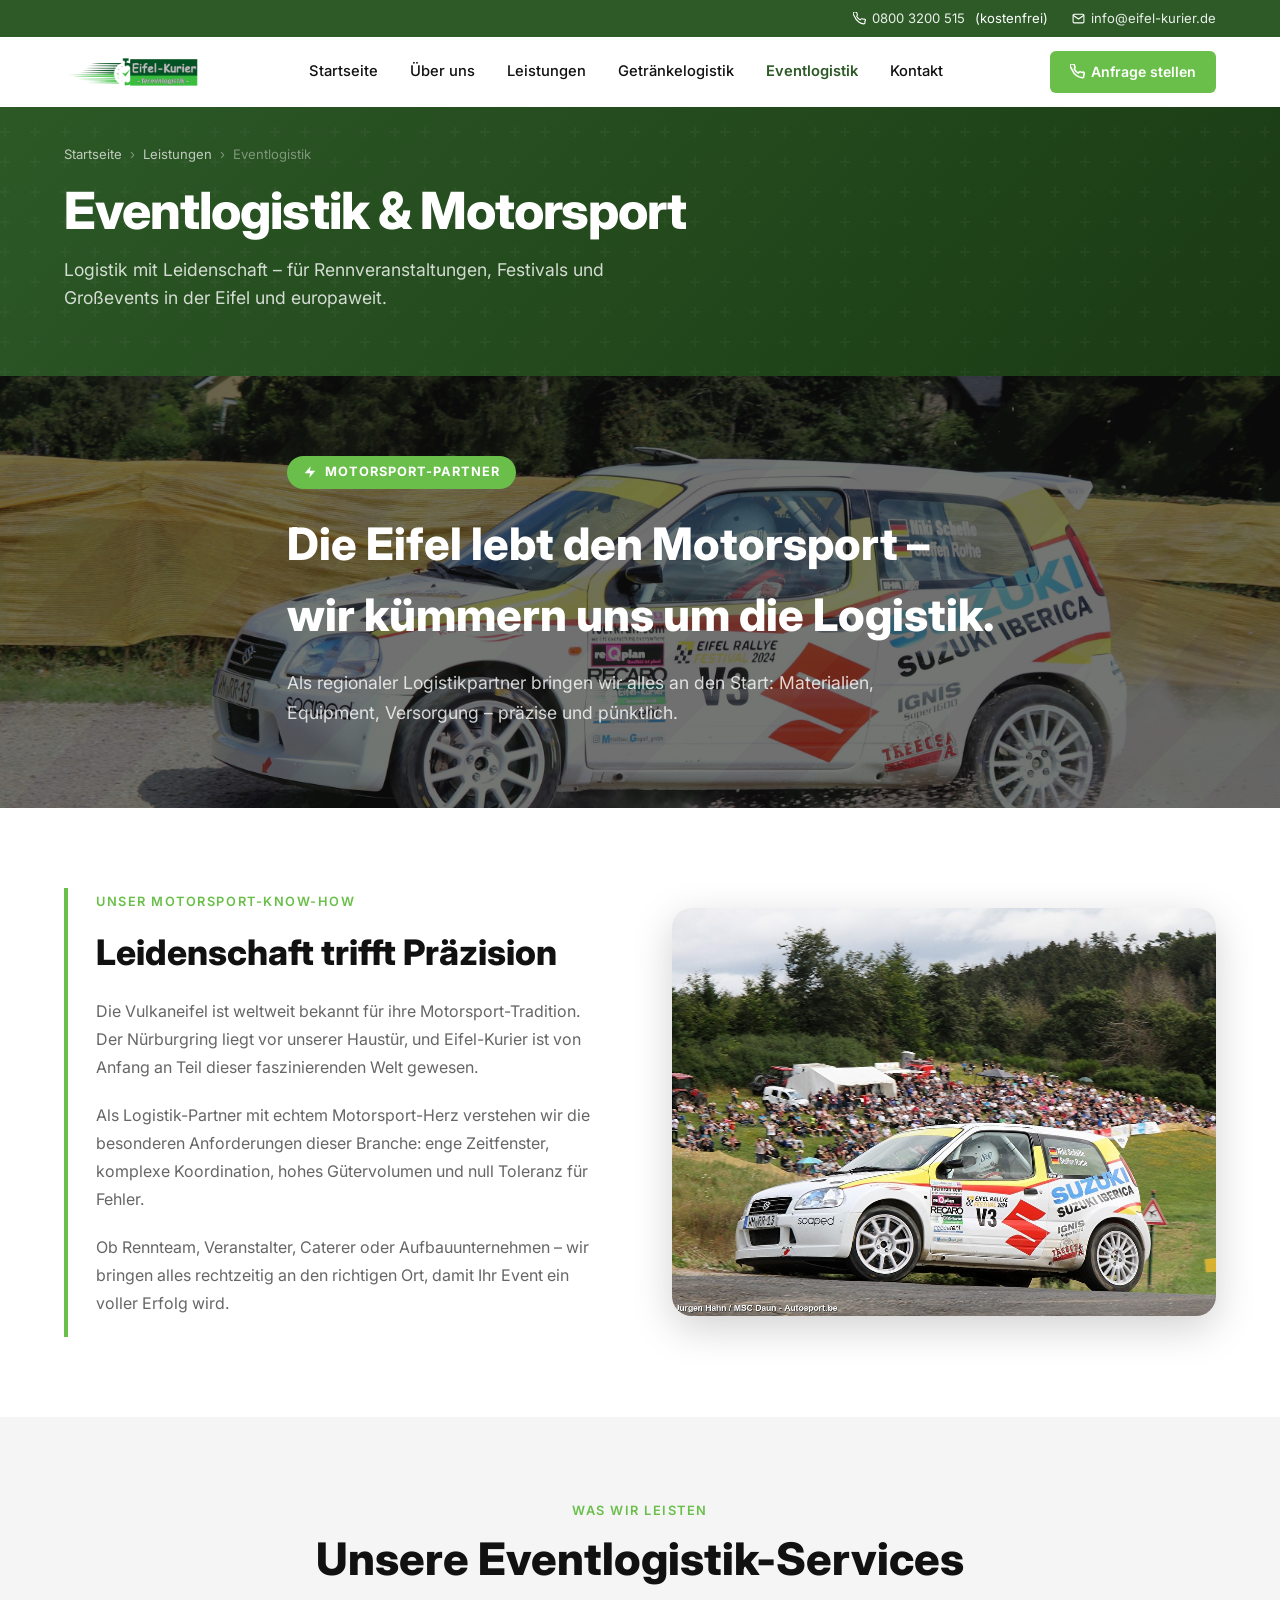
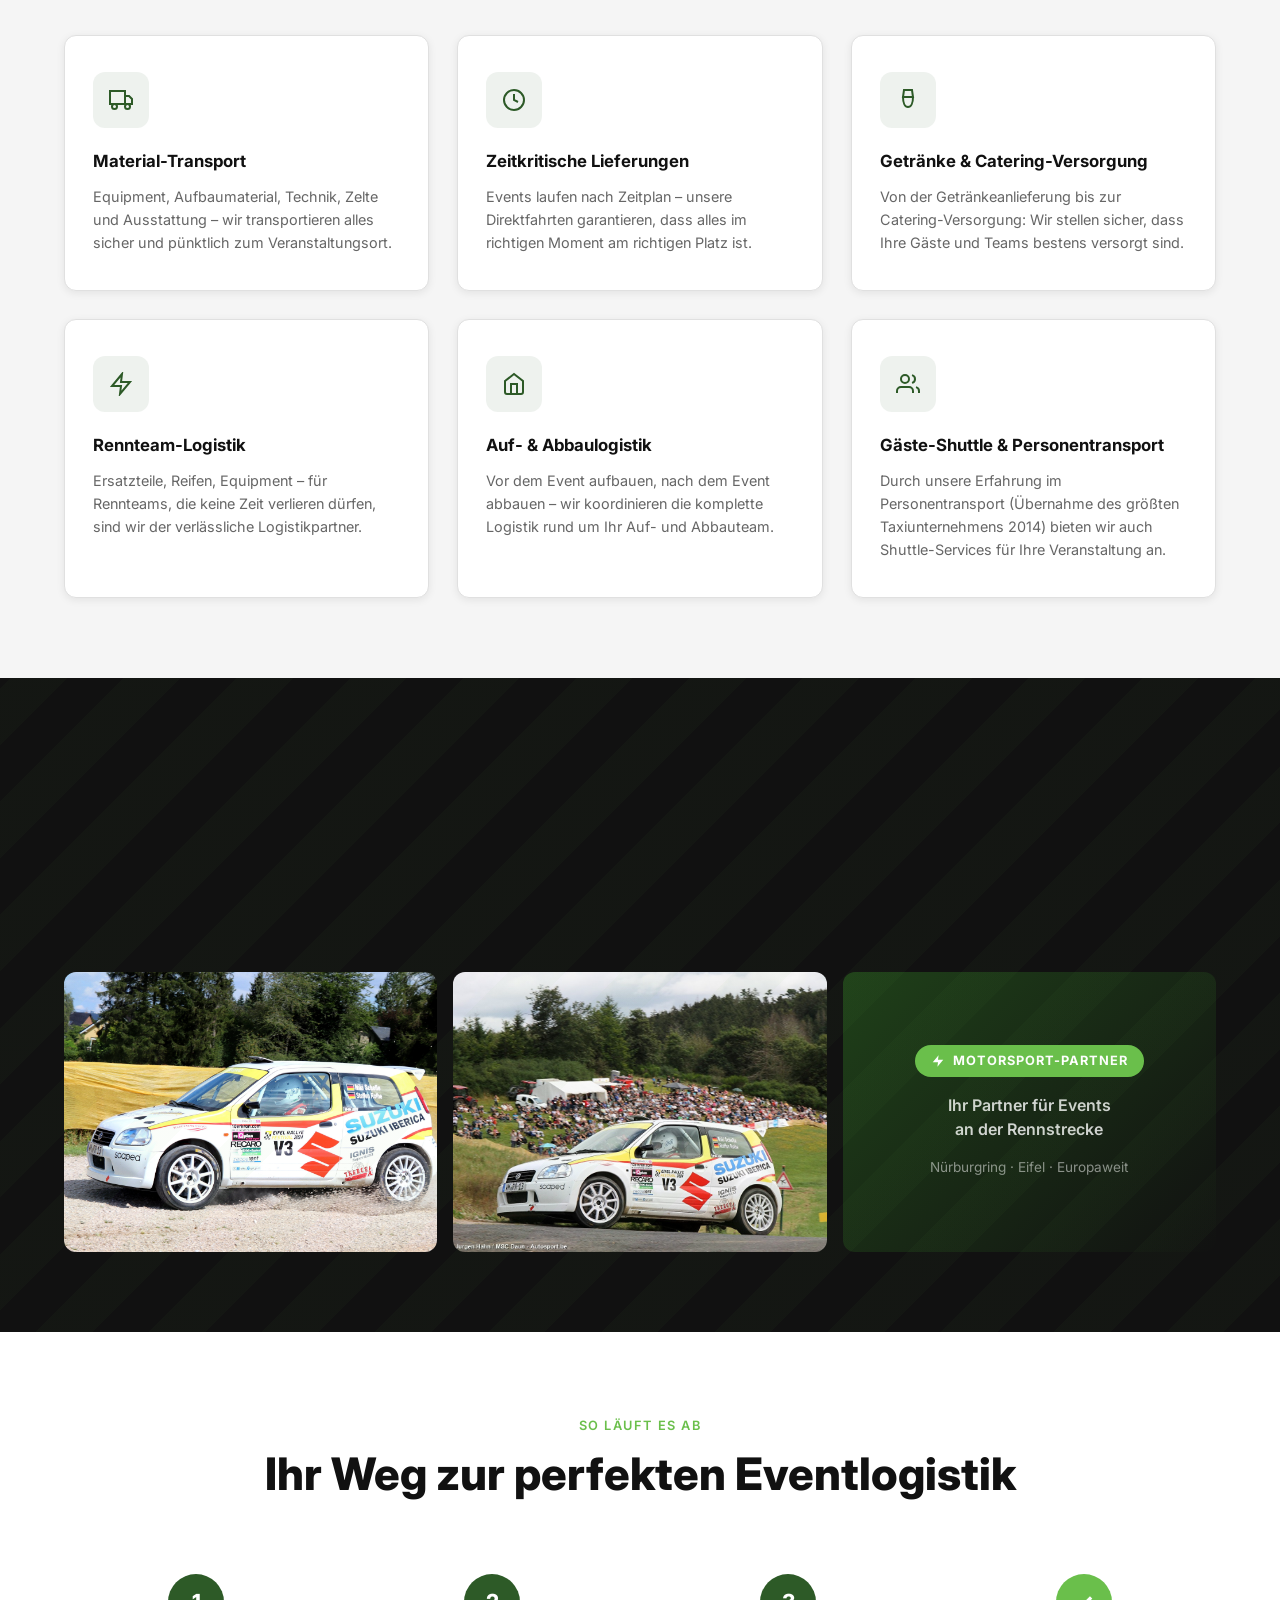
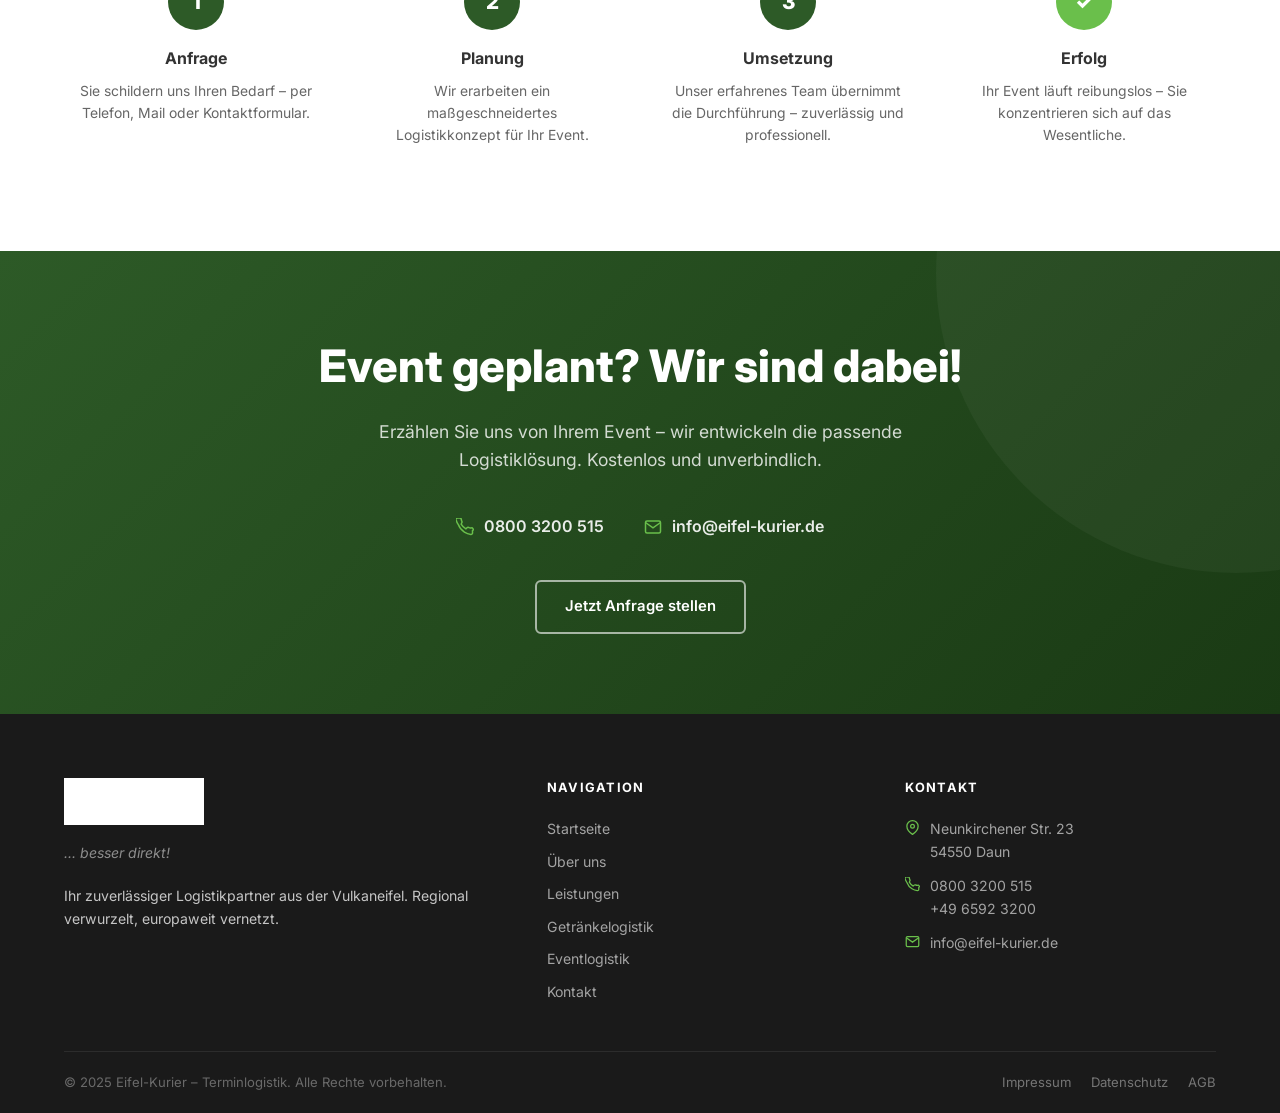
==== commit de74b2ae: "Add files via upload" ====
--- a/Website/pages/eventlogistik.html
+++ b/Website/pages/eventlogistik.html
@@ -1,4 +1,4 @@
-<!DOCTYPE html>
+﻿<!DOCTYPE html>
 <html lang="de">
 <head>
   <meta charset="UTF-8">
@@ -35,7 +35,7 @@
 <header class="site-header" style="top:37px">
   <div class="container header-inner">
     <a href="../index.html" class="nav-logo">
-      <img src="../../Bilder/Logo.png" alt="Eifel-Kurier Logo" width="140" height="46">
+      <img src="../images/logo.png" alt="Eifel-Kurier Logo" width="140" height="46">
     </a>
     <nav class="nav-menu">
       <a href="../index.html">Startseite</a>
@@ -88,7 +88,7 @@
      MOTORSPORT-HERO-BANNER
      ═══════════════════════════════════════════════════════════ -->
 <div class="event-hero-banner">
-  <img src="../../Bilder/Bild%20Motorsport.jpg"
+  <img src="../images/motorsport.jpg"
        alt="Motorsport-Event – Eifel-Kurier Logistik-Partner"
        width="1400" height="600"
        loading="eager">
@@ -129,7 +129,7 @@
         </p>
       </div>
       <div class="about-teaser-image reveal-right">
-        <img src="../../Bilder/Bild%202%20Motorsport%20mit%20Publikum.jpg"
+        <img src="../images/motorsport-publikum.jpg"
              alt="Motorsport-Event mit Zuschauern – Eifel-Kurier Eventlogistik"
              width="600" height="450"
              loading="lazy">
@@ -215,13 +215,13 @@
 
     <div class="gallery-grid">
       <div class="gallery-item reveal">
-        <img src="../../Bilder/Bild%20Motorsport.jpg"
+        <img src="../images/motorsport.jpg"
              alt="Motorsport-Event – Rennstrecke in der Eifel"
              width="500" height="375"
              loading="lazy">
       </div>
       <div class="gallery-item reveal">
-        <img src="../../Bilder/Bild%202%20Motorsport%20mit%20Publikum.jpg"
+        <img src="../images/motorsport-publikum.jpg"
              alt="Motorsport mit begeistertem Publikum"
              width="500" height="375"
              loading="lazy">
@@ -310,7 +310,7 @@
   <div class="container">
     <div class="footer-grid">
       <div class="footer-brand">
-        <img src="../../Bilder/Logo.png" alt="Eifel-Kurier Logo" width="140" height="46" loading="lazy">
+        <img src="../images/logo.png" alt="Eifel-Kurier Logo" width="140" height="46" loading="lazy">
         <p class="footer-slogan">... besser direkt!</p>
         <p>Ihr zuverlässiger Logistikpartner aus der Vulkaneifel. Regional verwurzelt, europaweit vernetzt.</p>
       </div>
@@ -356,3 +356,4 @@
 <script src="../js/animations.js"></script>
 </body>
 </html>
+
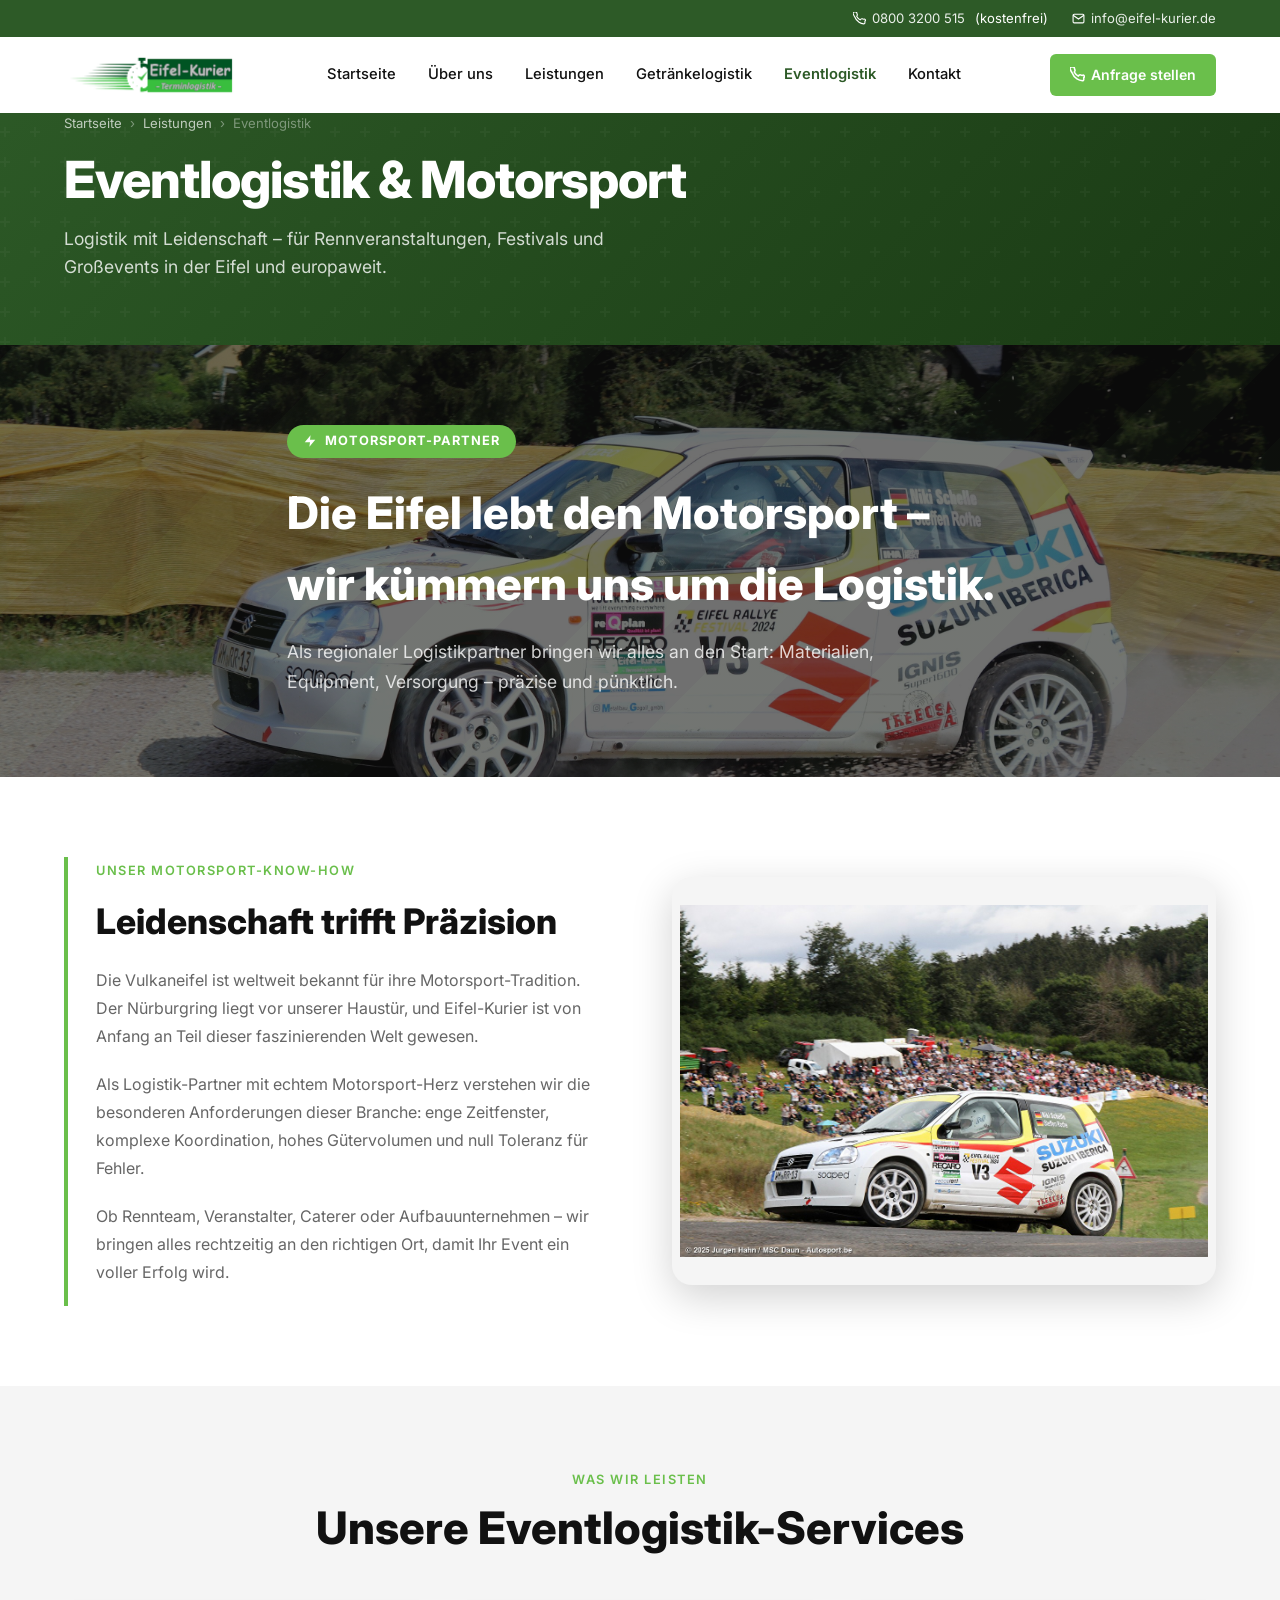
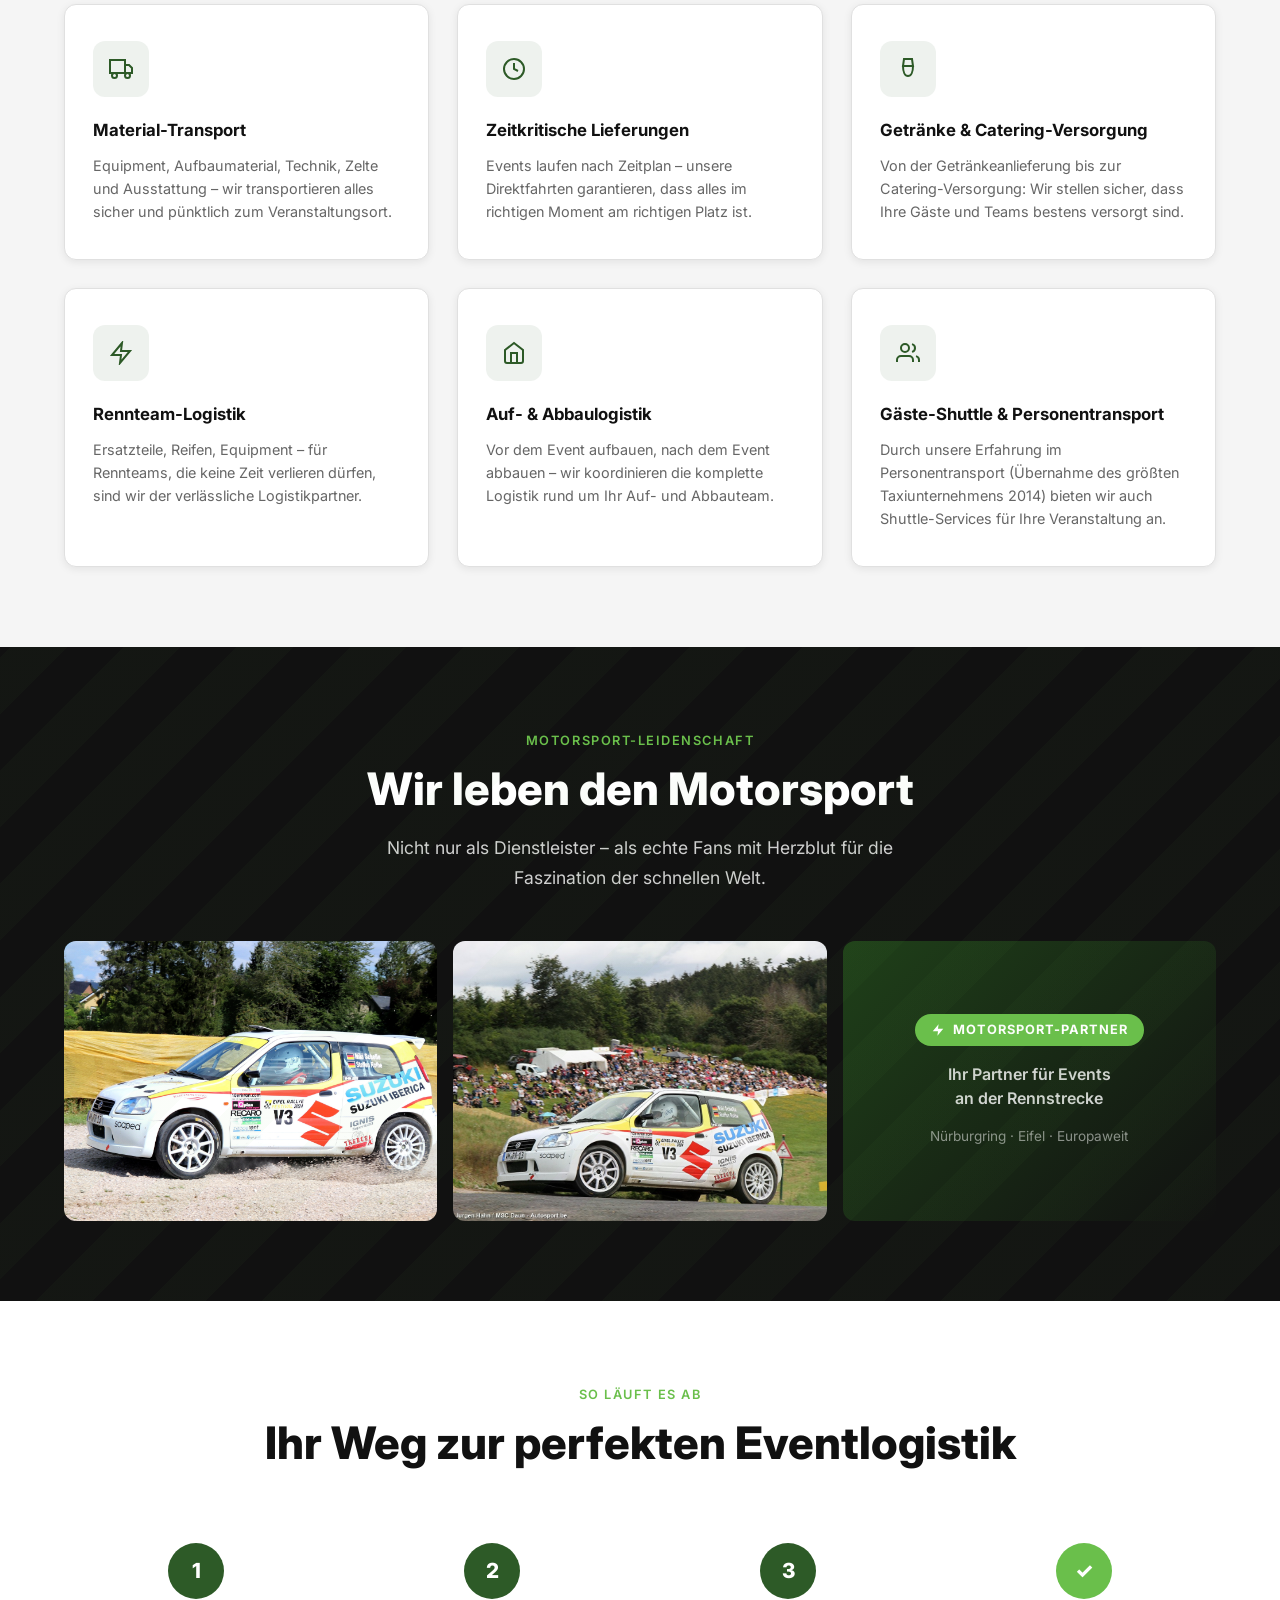
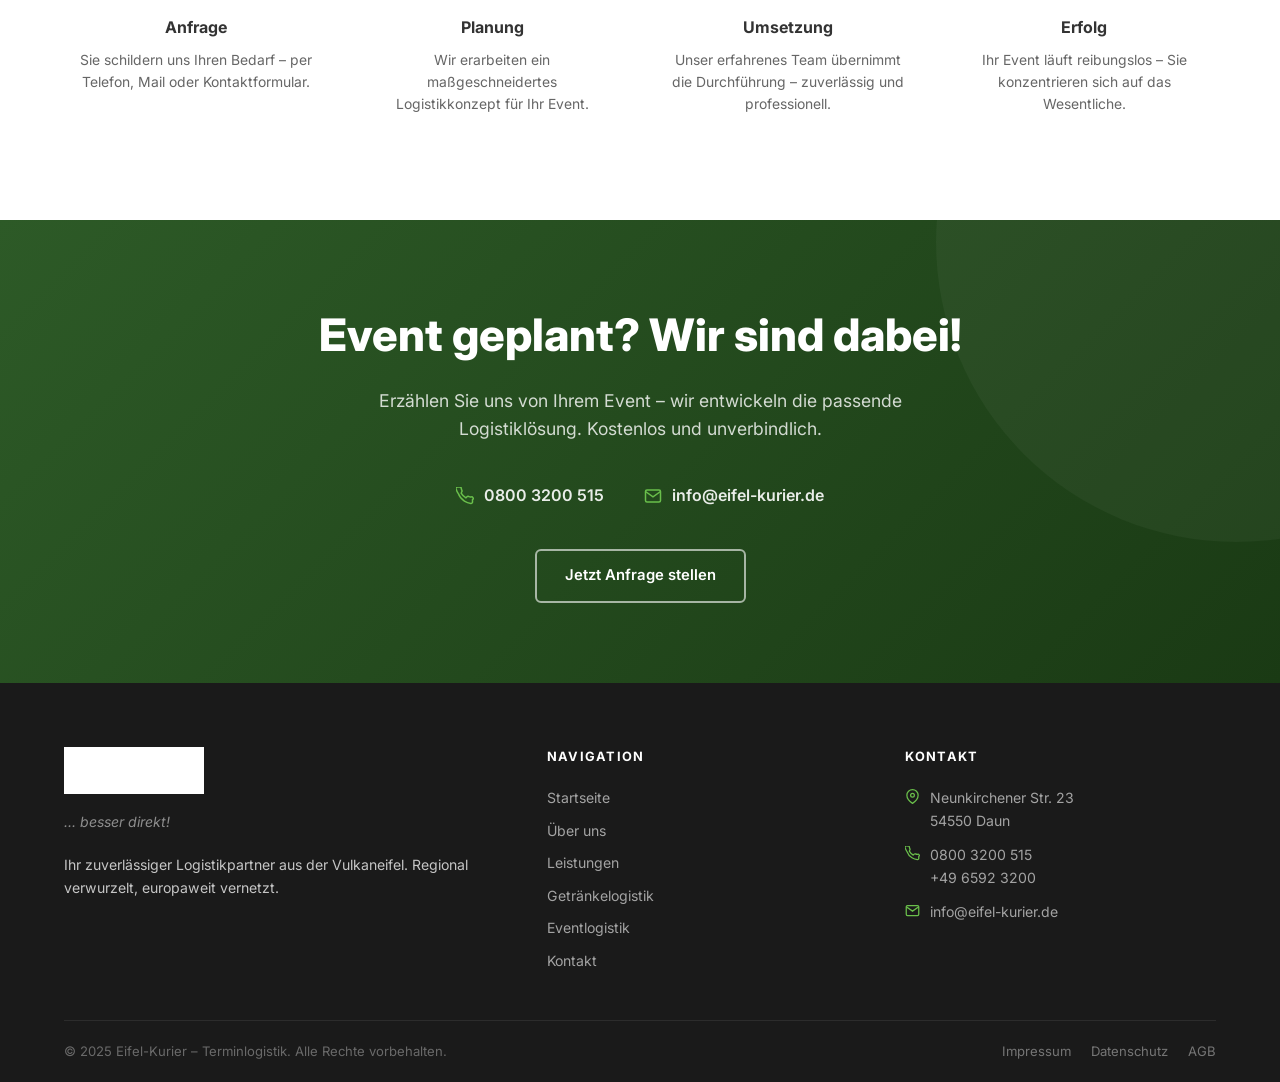
==== commit 582d4a20: "Add files via upload" ====
--- a/Website/pages/eventlogistik.html
+++ b/Website/pages/eventlogistik.html
@@ -70,7 +70,7 @@
 </nav>
 
 <!-- Page Header -->
-<div class="page-header" style="padding-top:107px">
+<div class="page-header" style="padding-top:76px">
   <div class="container">
     <div class="page-header-breadcrumb">
       <a href="../index.html">Startseite</a>
@@ -357,3 +357,4 @@
 </body>
 </html>
 
+
--- a/Website/css/nav.css
+++ b/Website/css/nav.css
@@ -36,7 +36,7 @@
 /* --- Header ----------------------------------------------- */
 .site-header {
   position: fixed;
-  top: 0;
+  top: 0; /* wird per JS dynamisch angepasst */
   left: 0;
   right: 0;
   z-index: 1000;
@@ -56,7 +56,7 @@
   display: flex;
   align-items: center;
   justify-content: space-between;
-  height: 70px;
+  height: 76px;
   gap: 16px;
 }
 
@@ -69,7 +69,7 @@
 }
 
 .nav-logo img {
-  height: 46px;
+  height: 58px;
   width: auto;
 }
 
@@ -251,6 +251,6 @@
 }
 
 @media (max-width: 480px) {
-  .header-inner { height: 60px; }
-  .nav-logo img { height: 38px; }
-}
+  .header-inner { height: 64px; }
+  .nav-logo img { height: 46px; }
+}
--- a/Website/css/hero.css
+++ b/Website/css/hero.css
@@ -6,7 +6,7 @@
 /* --- Startseite Hero -------------------------------------- */
 .hero {
   position: relative;
-  min-height: 100vh;
+  min-height: 88vh;
   display: flex;
   align-items: center;
   overflow: hidden;
@@ -23,7 +23,7 @@
   position: relative;
   z-index: 2;
   max-width: 800px;
-  padding: 120px 0 80px;
+  padding: 80px 0 60px;
 }
 
 .hero-logo-wrap {
@@ -227,8 +227,8 @@
 
 /* --- Responsive ------------------------------------------- */
 @media (max-width: 768px) {
-  .hero { min-height: 100svh; }
-  .hero-content { padding: 100px 0 64px; }
+  .hero { min-height: 88svh; }
+  .hero-content { padding: 72px 0 48px; }
   .hero-logo { max-height: 80px; max-width: 240px; }
   .hero-btns { flex-direction: column; }
   .hero-btns .btn { width: 100%; justify-content: center; }
--- a/Website/css/components.css
+++ b/Website/css/components.css
@@ -273,7 +273,8 @@
 .about-teaser-image img {
   width: 100%;
   height: 100%;
-  object-fit: cover;
+  object-fit: contain;   /* kein Zuschneiden – zeigt Bilder vollständig */
+  padding: 8px;
 }
 
 /* ─── Motorsport-Sektion ───────────────────────────────────── */
--- a/Website/css/pages.css
+++ b/Website/css/pages.css
@@ -6,14 +6,14 @@
 /* ─── Über Uns ─────────────────────────────────────────────── */
 .founder-section {
   display: grid;
-  grid-template-columns: 1fr 1.2fr;
-  gap: 64px;
+  grid-template-columns: 1fr;
+  gap: 40px;
   align-items: start;
+  max-width: 860px;
 }
 
 .founder-image-wrap {
-  position: sticky;
-  top: 100px;
+  display: none;
 }
 
 .founder-image {
@@ -228,7 +228,8 @@
 .fleet-card img {
   width: 100%;
   height: 260px;
-  object-fit: cover;
+  object-fit: contain;
+  background: var(--color-gray-light);
   display: block;
   transition: transform 0.5s ease;
 }
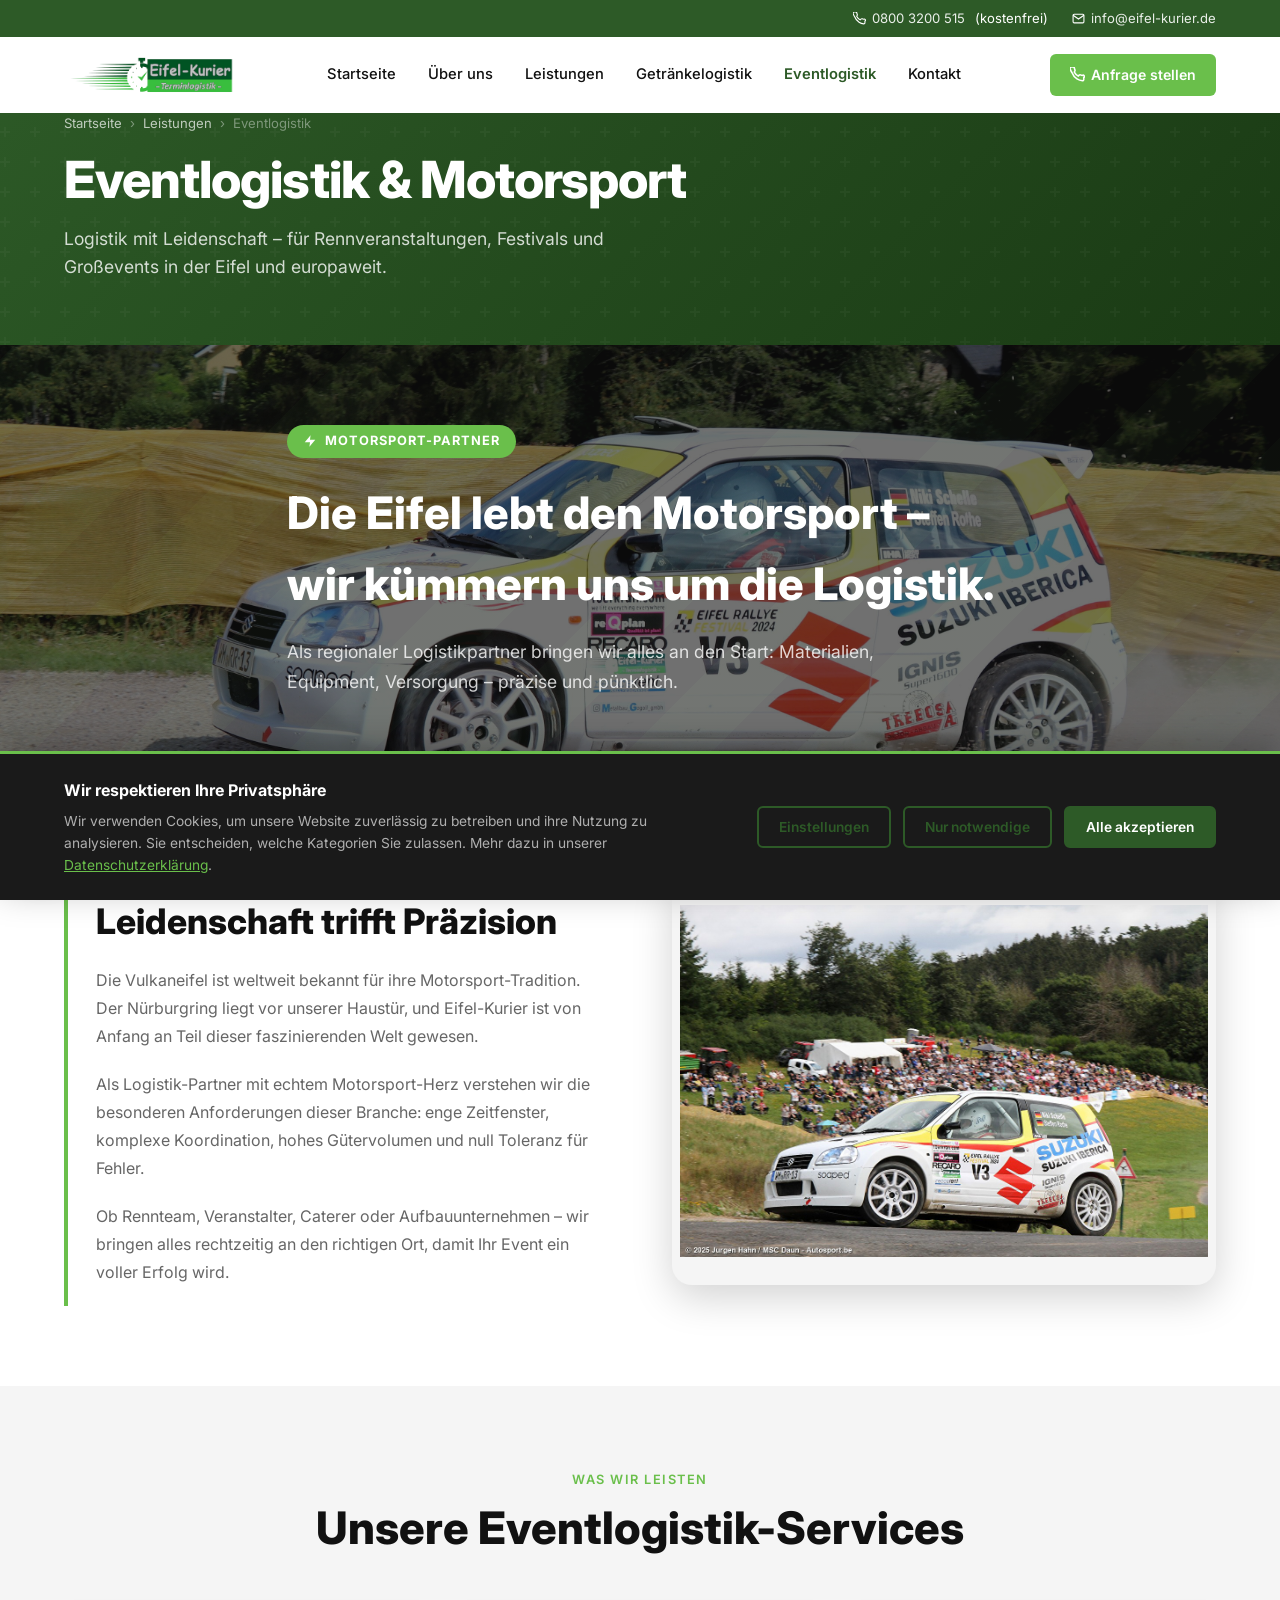
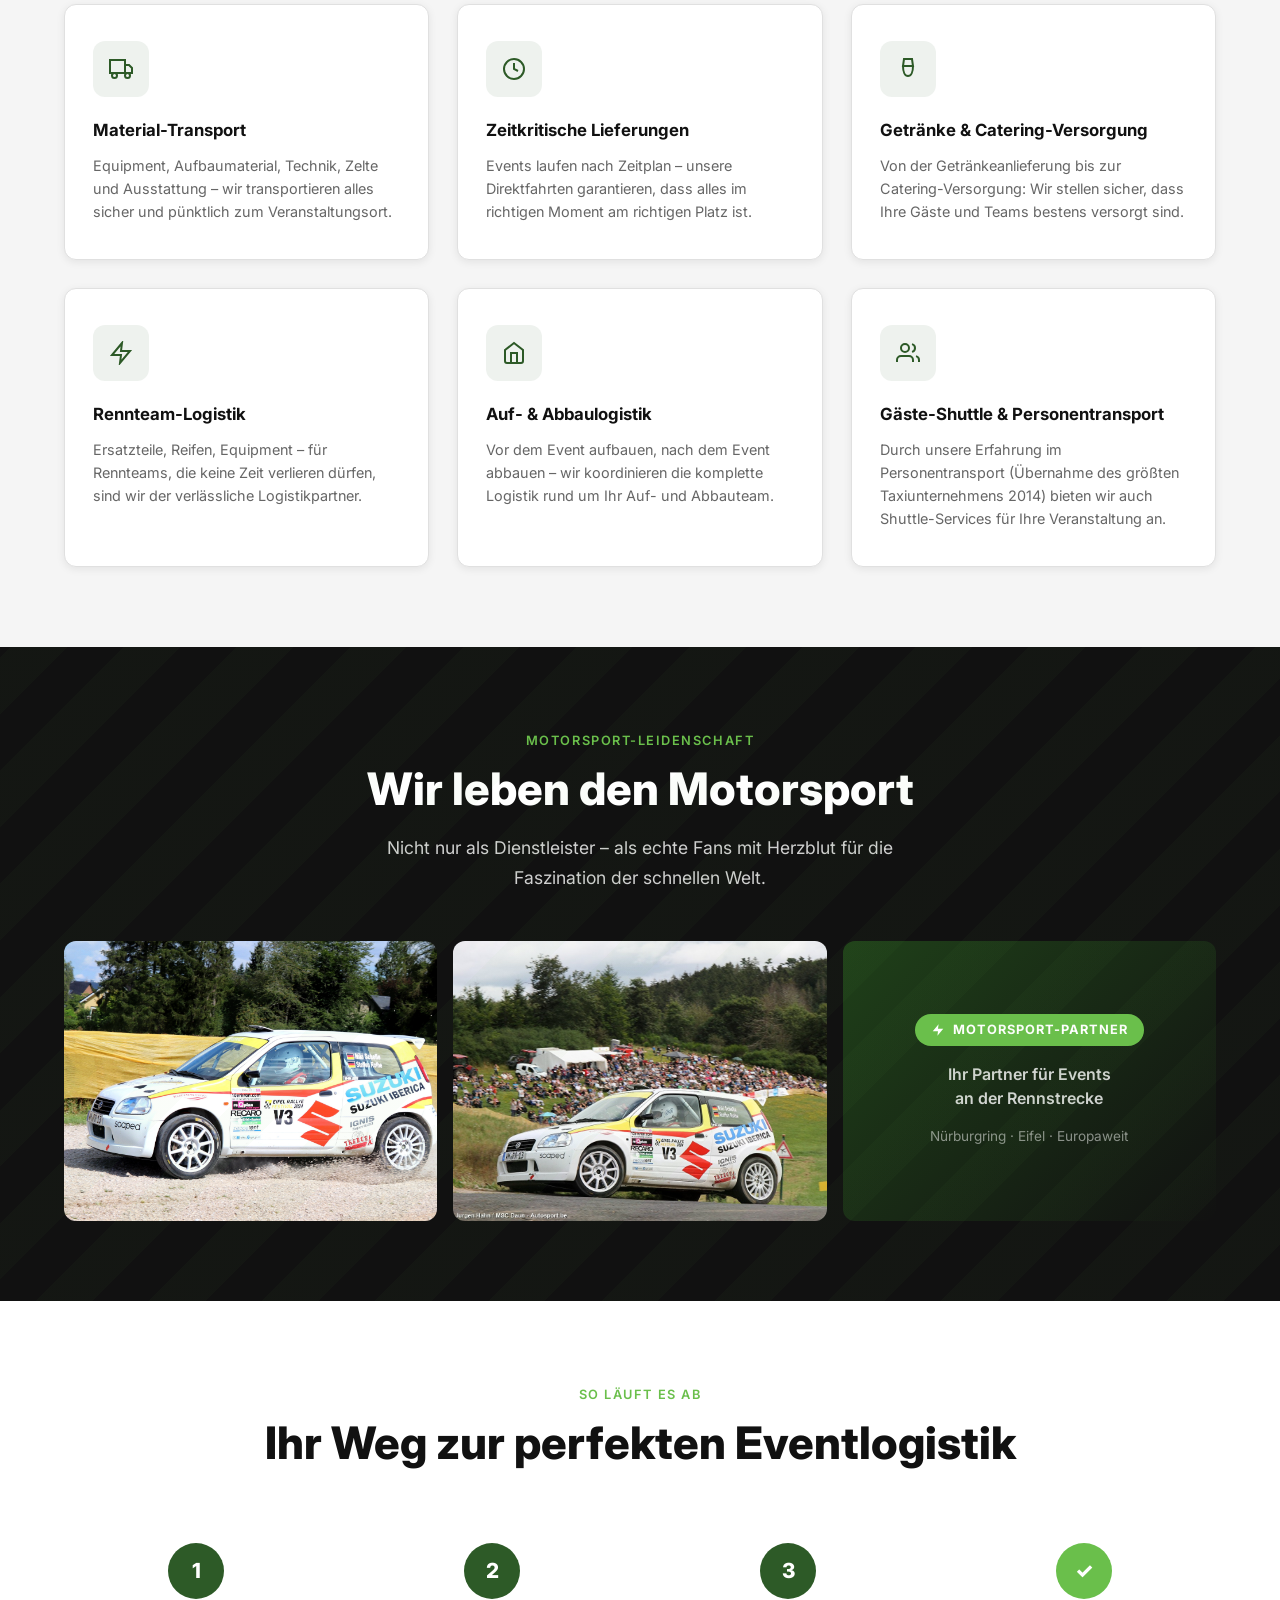
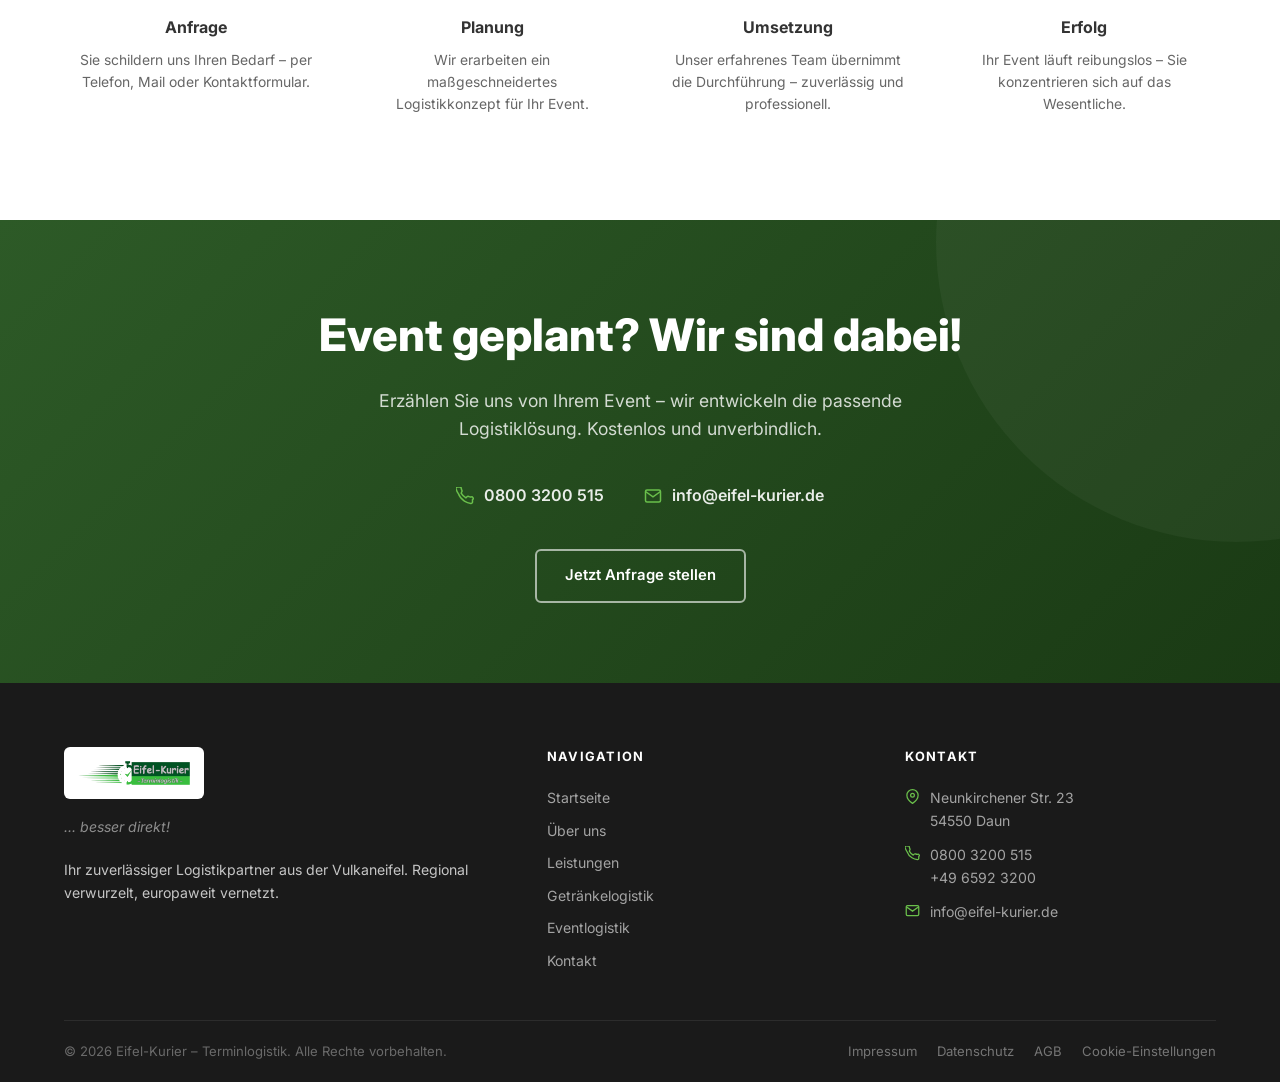
==== commit 08589461: "Add files via upload" ====
--- a/Website/pages/eventlogistik.html
+++ b/Website/pages/eventlogistik.html
@@ -5,6 +5,17 @@
   <meta name="viewport" content="width=device-width, initial-scale=1.0">
   <title>Eventlogistik &amp; Motorsport – Eifel-Kurier</title>
   <meta name="description" content="Eifel-Kurier Eventlogistik: Professionelle Logistik für Motorsport-Events, Großveranstaltungen und Festivals in der Vulkaneifel und europaweit.">
+  <link rel="canonical" href="https://www.eifel-kurier.de/pages/eventlogistik.html">
+  <link rel="icon" type="image/png" href="../images/favicon-32.png">
+  <link rel="apple-touch-icon" href="../images/apple-touch-icon.png">
+  <meta property="og:type" content="website">
+  <meta property="og:site_name" content="Eifel-Kurier">
+  <meta property="og:locale" content="de_DE">
+  <meta property="og:title" content="Eventlogistik & Motorsport – Eifel-Kurier">
+  <meta property="og:description" content="Professionelle Logistik für Motorsport-Events, Großveranstaltungen und Festivals in der Vulkaneifel und europaweit.">
+  <meta property="og:image" content="https://www.eifel-kurier.de/images/logo.png">
+  <meta property="og:url" content="https://www.eifel-kurier.de/pages/eventlogistik.html">
+  <meta name="twitter:card" content="summary_large_image">
   <link rel="preconnect" href="https://fonts.googleapis.com">
   <link rel="preconnect" href="https://fonts.gstatic.com" crossorigin>
   <link href="https://fonts.googleapis.com/css2?family=Inter:wght@400;500;600;700;800&display=swap" rel="stylesheet">
@@ -14,6 +25,7 @@
   <link rel="stylesheet" href="../css/components.css">
   <link rel="stylesheet" href="../css/animations.css">
   <link rel="stylesheet" href="../css/pages.css">
+  <link rel="stylesheet" href="../css/cookie-consent.css">
 </head>
 <body>
 
@@ -342,11 +354,12 @@
       </div>
     </div>
     <div class="footer-bottom">
-      <span>&copy; 2025 Eifel-Kurier – Terminlogistik. Alle Rechte vorbehalten.</span>
+      <span>&copy; 2026 Eifel-Kurier – Terminlogistik. Alle Rechte vorbehalten.</span>
       <div class="footer-bottom-links">
-        <a href="#">Impressum</a>
-        <a href="#">Datenschutz</a>
-        <a href="#">AGB</a>
+        <a href="impressum.html">Impressum</a>
+        <a href="datenschutz.html">Datenschutz</a>
+        <a href="agb.html">AGB</a>
+        <a href="#" class="cookie-settings-link">Cookie-Einstellungen</a>
       </div>
     </div>
   </div>
@@ -354,7 +367,8 @@
 
 <script src="../js/nav.js"></script>
 <script src="../js/animations.js"></script>
+<script src="../js/cookie-consent.js"></script>
 </body>
 </html>
-
-
+
+
--- a/Website/css/nav.css
+++ b/Website/css/nav.css
@@ -253,4 +253,9 @@
 @media (max-width: 480px) {
   .header-inner { height: 64px; }
   .nav-logo img { height: 46px; }
-}
+
+  /* Zweites Topbar-Item (E-Mail) ausblenden, damit die Telefonnummer
+     nicht umbricht und vom fixierten Header verdeckt wird. */
+  .topbar .container { justify-content: center; }
+  .topbar-item:nth-child(2) { display: none; }
+}
--- a/Website/css/components.css
+++ b/Website/css/components.css
@@ -630,7 +630,9 @@
 
 .footer-brand img {
   max-height: 52px;
-  filter: brightness(0) invert(1);
+  background: var(--color-white);
+  border-radius: var(--radius-sm);
+  padding: 6px 10px;
   margin-bottom: 16px;
 }
 
--- a/Website/css/pages.css
+++ b/Website/css/pages.css
@@ -352,6 +352,109 @@
   line-height: 1.7;
 }
 
+/* ─── Rechtliche Seiten (Impressum, Datenschutz, AGB) ───────── */
+.legal-content {
+  max-width: 820px;
+  margin: 0 auto;
+}
+
+.legal-content .legal-meta-box {
+  background: var(--color-gray-light);
+  border-radius: var(--radius-md);
+  padding: 24px 28px;
+  margin-bottom: 36px;
+}
+
+.legal-content .legal-meta-box p {
+  margin-bottom: 4px;
+  color: var(--color-gray-dark);
+  line-height: 1.6;
+}
+
+.legal-toc {
+  display: flex;
+  flex-wrap: wrap;
+  gap: 10px;
+  margin-bottom: 40px;
+}
+
+.legal-toc a {
+  font-size: 0.82rem;
+  font-weight: 600;
+  color: var(--color-dark-green);
+  background: rgba(45,90,39,0.08);
+  padding: 6px 14px;
+  border-radius: 100px;
+  transition: background var(--transition), color var(--transition);
+}
+
+.legal-toc a:hover {
+  background: var(--color-dark-green);
+  color: var(--color-white);
+}
+
+.legal-content h2 {
+  font-size: 1.4rem;
+  font-weight: 800;
+  color: var(--color-black);
+  margin: 44px 0 16px;
+  scroll-margin-top: 100px;
+}
+
+.legal-content h2:first-of-type {
+  margin-top: 0;
+}
+
+.legal-content h3 {
+  font-size: 1.05rem;
+  font-weight: 700;
+  color: var(--color-dark-green);
+  margin: 28px 0 10px;
+}
+
+.legal-content p {
+  color: var(--color-gray-mid);
+  line-height: 1.75;
+  margin-bottom: 14px;
+}
+
+.legal-content ul {
+  margin: 0 0 16px 0;
+  padding-left: 0;
+}
+
+.legal-content ul li {
+  position: relative;
+  padding-left: 22px;
+  color: var(--color-gray-mid);
+  line-height: 1.7;
+  margin-bottom: 6px;
+}
+
+.legal-content ul li::before {
+  content: '';
+  position: absolute;
+  left: 4px;
+  top: 10px;
+  width: 6px;
+  height: 6px;
+  border-radius: 50%;
+  background: var(--color-light-green);
+}
+
+.legal-content a {
+  color: var(--color-dark-green);
+  text-decoration: underline;
+}
+
+.legal-content a:hover {
+  color: var(--color-light-green);
+}
+
+.legal-content strong {
+  color: var(--color-black);
+}
+
 /* ─── Responsive ─────────────────────────────────────────────── */
 @media (max-width: 900px) {
   .founder-section { grid-template-columns: 1fr; }
--- a/Website/css/cookie-consent.css
+++ b/Website/css/cookie-consent.css
@@ -0,0 +1,290 @@
+/* ============================================================
+   EIFEL-KURIER – cookie-consent.css
+   Cookie-Banner, Einstellungs-Modal, Wiederöffnen-Button
+   ============================================================ */
+
+/* --- Banner (unten fixiert) -------------------------------- */
+.cookie-banner {
+  position: fixed;
+  left: 0;
+  right: 0;
+  bottom: 0;
+  z-index: 2000;
+  background: #1a1a1a;
+  color: rgba(255,255,255,0.85);
+  border-top: 3px solid var(--color-light-green);
+  box-shadow: 0 -8px 32px rgba(0,0,0,0.25);
+  padding: 24px 0;
+  transform: translateY(110%);
+  transition: transform 0.45s cubic-bezier(0.4,0,0.2,1);
+}
+
+.cookie-banner.visible {
+  transform: translateY(0);
+}
+
+.cookie-banner-inner {
+  display: flex;
+  align-items: center;
+  justify-content: space-between;
+  gap: 32px;
+  flex-wrap: wrap;
+}
+
+.cookie-banner-text {
+  flex: 1 1 380px;
+  min-width: 260px;
+}
+
+.cookie-banner-text h3 {
+  font-size: 1rem;
+  font-weight: 700;
+  color: var(--color-white);
+  margin-bottom: 6px;
+}
+
+.cookie-banner-text p {
+  font-size: 0.86rem;
+  line-height: 1.6;
+  color: rgba(255,255,255,0.65);
+}
+
+.cookie-banner-text a {
+  color: var(--color-light-green);
+  text-decoration: underline;
+}
+
+.cookie-banner-actions {
+  display: flex;
+  gap: 12px;
+  flex-wrap: wrap;
+  flex-shrink: 0;
+}
+
+.cookie-banner-actions .btn {
+  padding: 11px 20px;
+  font-size: 0.86rem;
+}
+
+/* --- Modal-Overlay ------------------------------------------ */
+.cookie-modal-overlay {
+  position: fixed;
+  inset: 0;
+  z-index: 2100;
+  background: rgba(0,0,0,0.55);
+  display: flex;
+  align-items: center;
+  justify-content: center;
+  padding: 24px;
+  opacity: 0;
+  visibility: hidden;
+  transition: opacity 0.3s ease, visibility 0.3s ease;
+}
+
+.cookie-modal-overlay.visible {
+  opacity: 1;
+  visibility: visible;
+}
+
+.cookie-modal {
+  background: var(--color-white);
+  border-radius: var(--radius-lg);
+  box-shadow: var(--shadow-lg);
+  width: 100%;
+  max-width: 560px;
+  max-height: 86vh;
+  overflow-y: auto;
+  padding: 32px;
+  transform: translateY(16px) scale(0.98);
+  transition: transform 0.3s ease;
+}
+
+.cookie-modal-overlay.visible .cookie-modal {
+  transform: translateY(0) scale(1);
+}
+
+.cookie-modal-header {
+  display: flex;
+  align-items: flex-start;
+  justify-content: space-between;
+  gap: 16px;
+  margin-bottom: 8px;
+}
+
+.cookie-modal-header h3 {
+  font-size: 1.2rem;
+  font-weight: 800;
+  color: var(--color-black);
+}
+
+.cookie-modal-close {
+  flex-shrink: 0;
+  width: 32px;
+  height: 32px;
+  border-radius: 50%;
+  display: flex;
+  align-items: center;
+  justify-content: center;
+  color: var(--color-gray-mid);
+  transition: background var(--transition), color var(--transition);
+}
+
+.cookie-modal-close:hover {
+  background: var(--color-gray-light);
+  color: var(--color-black);
+}
+
+.cookie-modal-intro {
+  font-size: 0.88rem;
+  color: var(--color-gray-mid);
+  line-height: 1.65;
+  margin-bottom: 24px;
+}
+
+.cookie-category {
+  display: flex;
+  align-items: flex-start;
+  justify-content: space-between;
+  gap: 20px;
+  padding: 18px 0;
+  border-top: 1px solid var(--color-border);
+}
+
+.cookie-category:first-of-type {
+  border-top: none;
+}
+
+.cookie-category-text h4 {
+  font-size: 0.94rem;
+  font-weight: 700;
+  color: var(--color-black);
+  margin-bottom: 4px;
+}
+
+.cookie-category-text p {
+  font-size: 0.82rem;
+  color: var(--color-gray-mid);
+  line-height: 1.6;
+}
+
+.cookie-category-locked {
+  font-size: 0.75rem;
+  font-weight: 600;
+  color: var(--color-light-green);
+  text-transform: uppercase;
+  letter-spacing: 0.06em;
+  white-space: nowrap;
+  padding-top: 3px;
+}
+
+/* --- Toggle-Switch ------------------------------------------ */
+.cookie-switch {
+  position: relative;
+  flex-shrink: 0;
+  width: 44px;
+  height: 26px;
+  display: inline-block;
+}
+
+.cookie-switch input {
+  opacity: 0;
+  width: 0;
+  height: 0;
+}
+
+.cookie-switch-track {
+  position: absolute;
+  inset: 0;
+  background: #d5d5d5;
+  border-radius: 100px;
+  cursor: pointer;
+  transition: background var(--transition);
+}
+
+.cookie-switch-track::before {
+  content: '';
+  position: absolute;
+  left: 3px;
+  top: 3px;
+  width: 20px;
+  height: 20px;
+  background: var(--color-white);
+  border-radius: 50%;
+  box-shadow: 0 1px 4px rgba(0,0,0,0.25);
+  transition: transform var(--transition);
+}
+
+.cookie-switch input:checked + .cookie-switch-track {
+  background: var(--color-light-green);
+}
+
+.cookie-switch input:checked + .cookie-switch-track::before {
+  transform: translateX(18px);
+}
+
+.cookie-switch input:disabled + .cookie-switch-track {
+  cursor: not-allowed;
+  opacity: 0.6;
+}
+
+.cookie-switch input:focus-visible + .cookie-switch-track {
+  outline: 2px solid var(--color-dark-green);
+  outline-offset: 2px;
+}
+
+.cookie-modal-footer {
+  display: flex;
+  gap: 12px;
+  flex-wrap: wrap;
+  margin-top: 28px;
+  padding-top: 20px;
+  border-top: 1px solid var(--color-border);
+}
+
+.cookie-modal-footer .btn {
+  flex: 1 1 auto;
+  justify-content: center;
+  font-size: 0.85rem;
+  padding: 11px 18px;
+}
+
+/* --- Wiederöffnen: schwebender Button -------------------------- */
+.cookie-fab {
+  position: fixed;
+  left: 20px;
+  bottom: 20px;
+  z-index: 1500;
+  width: 46px;
+  height: 46px;
+  border-radius: 50%;
+  background: var(--color-dark-green);
+  color: var(--color-white);
+  display: flex;
+  align-items: center;
+  justify-content: center;
+  box-shadow: var(--shadow-md);
+  opacity: 0;
+  visibility: hidden;
+  transform: scale(0.8);
+  transition: opacity var(--transition), transform var(--transition), visibility var(--transition), background var(--transition);
+}
+
+.cookie-fab.visible {
+  opacity: 1;
+  visibility: visible;
+  transform: scale(1);
+}
+
+.cookie-fab:hover {
+  background: var(--color-light-green);
+}
+
+/* --- Responsive ----------------------------------------------- */
+@media (max-width: 700px) {
+  .cookie-banner-inner { flex-direction: column; align-items: stretch; }
+  .cookie-banner-actions { width: 100%; }
+  .cookie-banner-actions .btn { flex: 1 1 auto; justify-content: center; }
+  .cookie-modal { padding: 24px 20px; }
+  .cookie-modal-footer { flex-direction: column; }
+  .cookie-fab { left: 12px; bottom: 12px; }
+}
